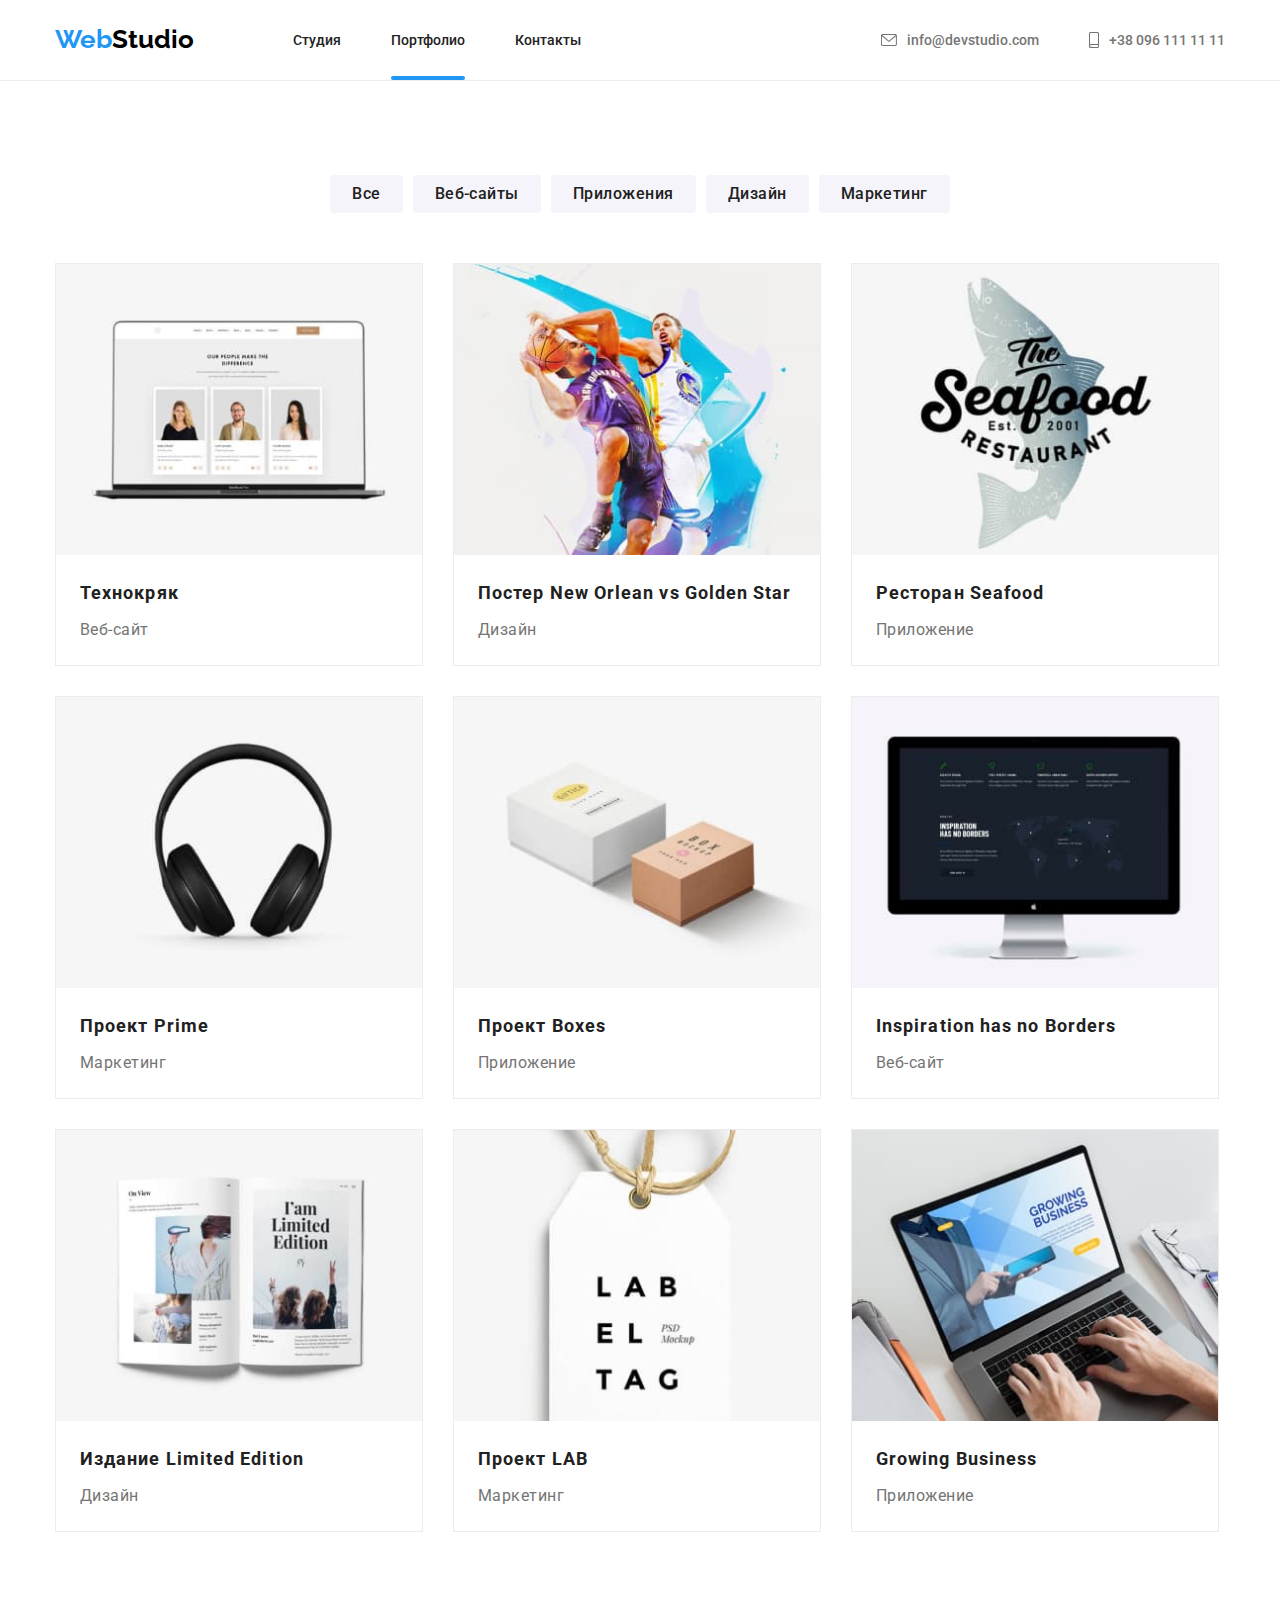
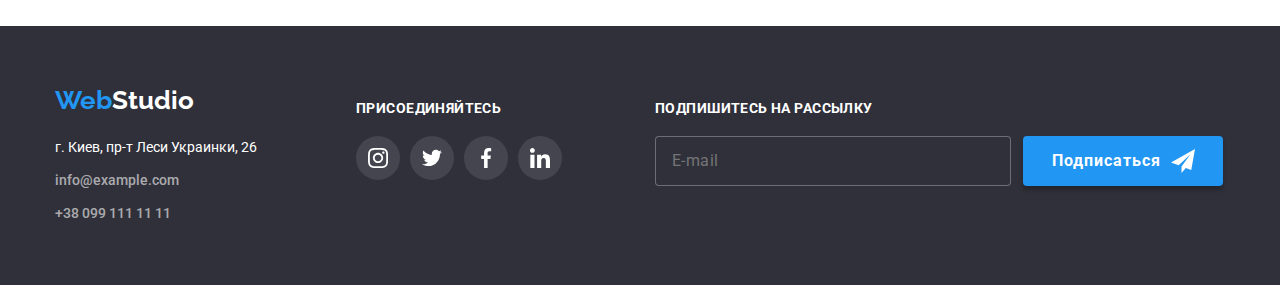
==== portfolio.html @ d5da638f "hw7" ====
<!DOCTYPE html>
<html lang="uk">
  <head>
    <meta charset="UTF-8" />
    <meta http-equiv="X-UA-Compatible" content="IE=edge" />
    <meta name="viewport" content="width=device-width, initial-scale=1.0" />
    <link rel="preconnect" href="https://fonts.googleapis.com" />
    <link rel="preconnect" href="https://fonts.gstatic.com" crossorigin />
    <link
      href="https://fonts.googleapis.com/css2?family=Raleway:wght@700&family=Roboto:wght@400;500;700;900&display=swap"
      rel="stylesheet"
    />
    <link
      rel="stylesheet"
      href="https://cdnjs.cloudflare.com/ajax/libs/modern-normalize/1.1.0/modern-normalize.min.css"
    />
    <link rel="stylesheet" href="./css/styles.css" />
    <title>Портфоліо</title>
  </head>
  <body>
    <header class="portfolio">
      <div class="page-header-portfolio">
        <nav class="nav-container-portfolio">
          <a href="/" class="headerlink-portfolio"> <span class="logotype">Web</span>Studio </a>
          <ul class="navlist list">
            <li class="navlist-item">
              <a href="./index.html" class="nav-link">Студия</a>
            </li>
            <li class="navlist-item">
              <a href="./portfolio.html" class="nav-link current">Портфолио</a>
            </li>
            <li class="navlist-item">
              <a href="#" class="nav-link">Контакты</a>
            </li>
          </ul>
        </nav>
        <div class="header-contacts-portfolio">
          <a href="mailto:info@devstudio.com" class="mail-link"
            ><svg class="mail-icon">
              <use href="./images/symbol-defs.svg#icon-envelope"></use></svg
            >info@devstudio.com</a
          >
          <a href="tel:+380961111111" class="tel-link">
            <svg class="tel-icon">
              <use href="./images/symbol-defs.svg#icon-smartphone"></use></svg
            >+38 096 111 11 11</a
          >
        </div>
      </div>
    </header>
    <!--sections-->
    <section class="works">
      <div class="work-examples">
        <ul class="button-list list">
          <li class="button-item"><button type="button" class="navbutton">Все</button></li>
          <li class="button-item"><button type="button" class="navbutton">Веб-сайты</button></li>
          <li class="button-item"><button type="button" class="navbutton">Приложения</button></li>
          <li class="button-item"><button type="button" class="navbutton">Дизайн</button></li>
          <li class="button-item"><button type="button" class="navbutton">Маркетинг</button></li>
        </ul>

        <ul class="example-list list">
          <li class="example-items">
            <div class="thumb-example">
              <img src="./images/tehnokrack.jpg" alt="Комп'ютер із веб сторінкою" width="368" />
              <div class="example-overlay">
                <p>
                  Ресурс предлагает комплексные предложения с разным уровнем функционала и сервисов.
                  Все это позволит посетителю получить исчерпывающие сведения о компании или частном
                  лице.
                </p>
              </div>
            </div>
            <div class="item-title">
              <h3>Технокряк</h3>
              <p>Веб-сайт</p>
            </div>
          </li>
          <li class="example-items">
            <div class="thumb-example">
              <img src="./images/neworlean.jpg" alt="Постер з баскетболістами" width="368" />
              <div class="example-overlay"></div>
            </div>
            <div class="item-title">
              <h3>Постер New Orlean vs Golden Star</h3>
              <p>Дизайн</p>
            </div>
          </li>
          <li class="example-items">
            <div class="thumb-example">
              <img
                src="./images/seafood.jpg"
                alt="Логотип та назва для ресторану морепродуктів"
                width="368"
              />
              <div class="example-overlay"></div>
            </div>
            <div class="item-title">
              <h3>Ресторан Seafood</h3>
              <p>Приложение</p>
            </div>
          </li>
          <li class="example-items">
            <div class="thumb-example">
              <img src="./images/prime.jpg" alt="Навушники" width="368" />
              <div class="example-overlay"></div>
            </div>
            <div class="item-title">
              <h3>Проект Prime</h3>
              <p>Маркетинг</p>
            </div>
          </li>
          <li class="example-items">
            <div class="thumb-example">
              <img src="./images/boxes.jpg" alt="Коробки" width="368" />
              <div class="example-overlay"></div>
            </div>
            <div class="item-title">
              <h3>Проект Boxes</h3>
              <p>Приложение</p>
            </div>
          </li>
          <li class="example-items">
            <div class="thumb-example">
              <img
                src="./images/inspiration.jpg"
                alt="Монітор з зображенням мапи на екрані"
                width="368"
              />
              <div class="example-overlay"></div>
            </div>
            <div class="item-title">
              <h3>Inspiration has no Borders</h3>
              <p>Веб-сайт</p>
            </div>
          </li>
          <li class="example-items">
            <div class="thumb-example">
              <img src="./images/limited.jpg" alt="Глянцевий журнал" width="368" />
              <div class="example-overlay"></div>
            </div>
            <div class="item-title">
              <h3>Издание Limited Edition</h3>
              <p>Дизайн</p>
            </div>
          </li>
          <li class="example-items">
            <div class="thumb-example">
              <img src="./images/lab.jpg" alt="Етикетка з написом LABEL TAG" width="368" />
              <div class="example-overlay"></div>
            </div>
            <div class="item-title">
              <h3>Проект LAB</h3>
              <p>Маркетинг</p>
            </div>
          </li>
          <li class="example-items">
            <div class="thumb-example">
              <img
                src="./images/growingbusiness.jpg"
                alt="Руки людини, яка працює на комп'ютері"
                width="368"
              />
              <div class="example-overlay"></div>
            </div>
            <div class="item-title">
              <h3>Growing Business</h3>
              <p>Приложение</p>
            </div>
          </li>
        </ul>
      </div>
    </section>
    <footer>
      <div class="footer-container">
        <div class="footer-logotype">
          <a href="/" class="footerlink">
            <span class="logotype-footer">Web</span><span class="footer-logo"> Studio</span></a
          >
          <div class="footer-adress">
            <address class="contacts">
              <p>г. Киев, пр-т Леси Украинки, 26</p>
              <a href="mailto:info@example.com" class="mail-link-footer">info@example.com</a>
              <a href="tel:+380991111111" class="tel-footer">+38 099 111 11 11</a>
            </address>
          </div>
        </div>
        <div class="footer-social">
          <div class="footer-title"><h3>ПРИСОЕДИНЯЙТЕСЬ</h3></div>
          <ul class="footerlink-list list">
            <li>
              <a href="#" class="footerlink-item"
                ><svg class="footer-icon">
                  <use href="./images/symbol-defs.svg#icon-instagram"></use></svg
              ></a>
            </li>
            <li>
              <a href="#" class="footerlink-item"
                ><svg class="footer-icon">
                  <use href="./images/symbol-defs.svg#icon-twitter"></use></svg
              ></a>
            </li>
            <li>
              <a href="#" class="footerlink-item"
                ><svg class="footer-icon">
                  <use href="./images/symbol-defs.svg#icon-facebook"></use></svg
              ></a>
            </li>
            <li>
              <a href="#" class="footerlink-item"
                ><svg class="footer-icon">
                  <use href="./images/symbol-defs.svg#icon-linkedin"></use></svg
              ></a>
            </li>
          </ul>
        </div>
        <form class="footer-form" name="signup-form" autocomplete="on">
          <div class="footer-field">
            <label class="footer-label" for="subscribe-email">ПОДПИШИТЕСЬ НА РАССЫЛКУ</label>
            <div class="input-border">
              <input
                class="footer-input"
                type="email"
                name="subscribe"
                id="subscribe-email"
                placeholder="E-mail"
              />
              <button type="submit" class="subscribe-button">
                Подписаться<svg class="send">
                  <use href="./images/symbol-defs.svg#icon-icon-send"></use>
                </svg>
              </button>
            </div>
          </div>
        </form>
      </div>
    </footer>
  </body>
</html>
---- css/styles.css ----
/*normalize*/

/*root*/
:root {
    --backgroundcolor-primary: #fff;
    --color-accent: #2196f3;
    --primary-text-color: #212121;
    --accent-text-color: #fff;
    --font-family-primary: 'Roboto', sans-serif;
    --font-family-logo: 'Raleway', sans-serif;
    --button-color: #f5f4fA; 
    --primary-line-height: 1,17;
    --icon-primary-color: #afb1b8;
}
/* Base */

html {
    box-sizing: border-box;
    scroll-behavior: smooth;
}

*,
*::after,
*::before {
    box-sizing: inherit;
}
/*body*/
body {
    background-color: var(--backgroundcolor-primary);
    color: var(--primary-text-color);
    font-family: var(--font-family-primary);
    font-weight: 400;
    font-size: 14px;
    line-height: var(--primary-line-height);
   }
   h1,
   h2,
   h3,
   h4,
   h5,
   h6,
   p {
    margin-top: 0;
   }
   .list {
       list-style: none;
       padding-left: 0;
       margin: 0;
   }
   .link {
       text-decoration: none;
       color: inherit;
   }
   img {
       display: block;
       max-width: 100%;
       height: auto;
   }
   address {
       font-style: normal;
   }

   h2 {
    font-weight: 700;
    font-size: 36px;
    text-align: center;
   }
    /* index */

   /* header {
    padding: 24px 0;
   } */
   
   
   .page-header {
    display: flex;
    width: 1200px;
    margin: 0 auto;
    padding: 0 15px;
   }
   
     
   /*nav*/
   .nav-container {
    display: flex;
    justify-content: space-between;
    align-items: center;
       
   }
     /*logo*/

    .headerlink {
    display: flex;
    width: 145px;
    font-family: var(--font-family-logo);
    font-size: 26px;
    font-weight: 700;
    line-height: var(--primary-line-height);
    color: #000;
    text-decoration: none;
    }
        
    .logotype {
    display: flex;
    color: var(--color-accent);
    }
    .navlist {
    display: flex;
    list-style: none;
    margin-left: 93px;
    padding: 0;
    
}
.navlist-item {
    display: flex;
    justify-content: center;
    

}

.navlist-item:not(:last-child) {
    margin-right: 50px;

}
   .nav-link {
    display: flex;
    position: relative;
    height: 100%;
    font-family: var(--font-family-primary);
    font-size: 14px;
    font-weight: 500;
    line-height: var(--primary-line-height);
    color: var(--primary-text-color);
    text-decoration: none;
    padding: 32px 0; 
   }
  .nav-link:hover,
  .nav-link:focus{
    color: var(--color-accent);
    }
  .navlist-item .nav-link:active {
   color: var(--color-accent);
   }
   
   .nav-link::after {
    content: '';
    position: absolute;
    left: 0;
    bottom: 0;
    width: 100%;
    height: 4px;
    background-color: var(--color-accent);
    border-radius: 2px;
    opacity: 0;
    transition-property: opacity;
    transition-duration: 250ms;
    transition-timing-function: cubic-bezier(0.4,0,0.2,1);
   }
   .nav-link:hover::after {
    opacity: 1;
   }
   .nav-link.current::after  {
    content: '';
       opacity: 1;
   }
   .nav-link:focus::after {
    opacity: 1;
}

  
   .header-contacts {
    display: flex;
   justify-content: center;
   align-items: center;
   margin-left: auto;
   }
     
     
   .mail-link {
    display: flex;
    justify-content: center;
    align-items: center;
    margin-right: 50px;
    font-family: var(--font-family-primary);
    font-size: 14px;
    font-weight: 500;
    line-height: var(--primary-line-height);
    color: #757575;
    text-decoration: none;
    transition-property: background-color;
    transition-duration: 250ms;
    transition-timing-function: cubic-bezier(0.4,0,0.2,1);
   }  
   
   .mail-link:hover,
   .mail-link:active,
   .mail-link:focus {
   color: var(--color-accent);
   }
   .mail-icon {
       width: 16px;
       height: 12px;
       margin-right: 10px;
       fill: #757575;
          }

   .mail-link:hover .mail-icon{
        fill: var(--color-accent);
    }
   .mail-link:focus .mail-icon{
        fill:var(--color-accent);
    }
        
   .tel-link {
       display: flex;
       justify-content: center;
       align-items: center;
       font-family: var(--font-family-primary);
       font-size: 14px;
       font-weight: 500;
       line-height: var(--primary-line-height);
       color: #757575;
       text-decoration: none;
       transition-property: color;
       transition-duration: 250ms;
       transition-timing-function: cubic-bezier(0.4,0,0.2,1);
   }

   .tel-link:hover,
   .tel-link:active,
   .tel-link:focus {
    color: var(--color-accent)
   }
   .tel-icon{
    width: 10px;
    height: 16px;
    margin-right: 10px;
    fill: #757575;
   }
   .tel-link:hover .tel-icon {
        fill: var(--color-accent);
    }
   .tel-link:active .tel-icon {
        fill: var(--color-accent);
    }
   .tel-link:focus .tel-icon {
    fill:var(--color-accent);
   }



/* Hero
   .main {
    position: relative;
   } */
   .hero {
    max-width: 1600px;
    min-height: 600px;
    background-image: url('../images/Img.jpg');
    background-size: cover;
    background-position: center;
    background-color: #2f303a; 
    padding-top: 200px;
    padding-bottom: 200px;
    margin: 0 auto;
    position: relative;
   }
.overlay {
    position: absolute;
    top: 0;
    left: 0;
    width: 100%;
    height: 100%;
    padding: 200px 0;
    background-color: rgba(47, 48, 58, 0.4);
}

   .hero-section {
    width: 1200px;
    padding: 0 252px;
    text-align: center;
    margin: 0 auto;
     
   }
   
   .hero-title {
    margin: 0;
    width: 696px;
    margin-bottom: 30px;
    color: var(--accent-text-color);
        font-family: var(--font-family-primary);
        font-style: normal;
        font-weight: 900;
        font-size: 44px;
        line-height: 1.36;
        letter-spacing: 0.06em;
        text-align: center;

   }
   .hero-button {
    display: block;
    margin: 0 auto;
    border: none;
    border-radius: 4px;
    background-color: var(--color-accent);
    color: var(--accent-text-color);
    font-family: var(--font-family-primary);
    font-style: normal; 
    font-weight: 700;
    font-size: 16px;
    line-height: 1.88;
    cursor: pointer;
    text-align: center;
    min-width: 200px;
    min-height: 50px;
    padding: 10px;
   }
  
   /*features*/   
  
   .featuгes {

    padding-top: 94px;
    padding-bottom: 94px;
    
   }
   .features-container {
    display: block;
    width: 1200px;
    padding: 0 15px;
    margin: 0 auto;
   }
   
   .features-list {
    display: flex;
    justify-content: space-between;
    list-style: none;
    margin: 0 auto;
    margin-bottom: 94px;
    padding: 0;
   }
   .features-list h3 {
    display: inline-block;
    margin-bottom: 10px;
    font-weight: 700;
    font-size: 14px;
    letter-spacing: 0.03em;
    text-transform: uppercase;
    
   }
   .featureslist-item {
    display: block;
    width: 270px;
    
   }
   .feature-image {
    display: flex;
    flex-direction: column;
    justify-content: center;
    align-items: center;
    width: 270px;
    height: 120px;
    background-color: var(--button-color);
     margin-bottom: 30px;
   }
   .features-icon {
    width: 70px;
    height: 70px;
   }
    
   
   
    
   
   .features-text {
    font-family: var(--font-family-primary);
    font-weight: 400;
    font-size: 14px;
    color: #757575;
    line-height: 1.71;
    letter-spacing: 0.03em;
    margin: 0;
   }
      

  
   
   .features-title {
    margin-left: auto;
    margin-right: auto;
    margin-bottom: 50px;
   
   }
   .servis-list {
    display: flex;
    justify-content: center;
    padding: 0;
    margin-bottom: 0;
    list-style: none;
   }
   .servislist-item {
    position: relative;
    margin-right: 30px;
    margin-bottom: 0;
   }
   .servislist-item:nth-child(3n) {
    margin-right: 0px;
   }
   .servis-description {
    position: absolute;
    bottom: 0;
    width: 370px;
    height: 70px;
    background-color: rgba(47, 48, 58, 0.8);
    text-align: center;
    padding: 27px 0;
   }
   .servis-description h3 {
        
        font-family:var(--font-family-primary);
        font-style: normal;
        font-weight: 700;
        font-size: 14px;
        line-height: var(--primary-line-height);
        text-align: center;
        letter-spacing: 0.03em;
        text-transform: uppercase;
        color: var(--accent-text-color);
        margin: 0;

   }
   /* team */
   .team {
    padding-top: 94px;
    padding-bottom: 94px;
    background-color: #f5f4fa;
   
   }
   .team-container {
  display: flex;
  justify-content: center;
  flex-wrap: wrap;
  width: 1200px;
  margin: 0 auto;
  padding-right: 15px; 
  padding-left: 15px;
      
   }
   .team-container h2 {
    margin-bottom: 50px;
   }
   .team-list {
    display: flex;
    justify-content: center;
    padding: 0;
    margin: 0 auto;
    width: 1170px;
    text-align: center;
    list-style: none;
    line-height: 1.19;
    letter-spacing: 0.03em;
    
   }
   .item-data {
    display: block;
    padding-top: 30px;
    padding-bottom: 30px;
    background-color: var(--backgroundcolor-primary);
    border-bottom-right-radius: 4px;
    border-bottom-left-radius: 4px;
   }
   .item-data h3 {
    display: block;
    margin-top: 0px;
    margin-bottom: 10px;
   margin-right: auto;
   margin-left: auto;
   }
   
   .team-list p {
    display: block;
    margin: 0;
    margin-bottom: 16px;
    color: #757575;
    font-size: 16px;
    line-height: 1.19;
    letter-spacing: 0.03em;
   }
   .teamlist-item {
    margin-right: 30px;
    box-shadow: 0 4px 4px rgba(0, 0, 0, 0.25);
    border-bottom-right-radius: 4px;
    border-bottom-left-radius: 4px;
   } 
   
   .teamlist-item:nth-child(4n) {
    margin-right: 0;
   }
   

 .team-list h3 {
    font-weight: 500;
    font-size: 16px;
}
.social-webs {
display: flex;
justify-content: space-between;
align-items: center;
border-radius: 50%; 
width: 206px;  
height: 44px;
margin: 0 auto;

}
.social-link {
    display: flex;
    justify-content: center;
    align-items: center;
    width: 44px;
    height: 44px;
    margin-top: 0;
    margin-bottom: 0;
    border-radius: 50%;
    background-color: var(--backgroundcolor-primary);
    transition-property: background-color;
    transition-duration: 250ms;
    transition-timing-function: cubic-bezier(0.4,0,0.2,1);
  }
  

  
  .social-link:hover  {
     background-color: var(--color-accent);
     border-color: var(--color-accent);
 }
  .social-link:active  {
     background-color: var(--color-accent);
 }
  .social-link:focus {
    background-color: var(--color-accent);
    border-color: var(--color-accent);
  }
  .social-link:focus .links-icon {
    fill: var(--backgroundcolor-primary);
  }

.links-icon {
    width: 100%;
    height: 100%;
    padding: 12px 12px;
    fill: var(--icon-primary-color);

}
.links-icon:hover {
        fill: var(--backgroundcolor-primary);
    }
.links-icon:active {
        fill: var(--backgroundcolor-primary);
    }
.links-icon:focus {
        fill: var(--backgroundcolor-primary);
    }
/* clients */

.clients {
padding-top: 105px;
padding-bottom: 94px;
}
.brands {
display: flex;
flex-wrap: wrap;
justify-content: center;
align-items: center;
width: 1200px;
margin: 0 auto;
padding: 0 15px;
}
.clients-title {
    margin-left: auto;
    margin-right: auto;
    margin-bottom: 50px;    
}
.clients-list {
display: flex;
justify-content: center;
align-items: center;

}
.clients-list.brands-logotype {
display: block;
}

    


.clients-item:not(:last-child) {
margin-right: 30px;
}
.client-links {
    display: flex;
    justify-content: center;
    align-items: center;
    width: 170px;
    height: 92px;
    transition-property: background-color;
    transition-duration: 250ms;
    transition-timing-function: cubic-bezier(0.4,0,0.2,1);
    
    }
.client-links:hover {
border-color: var(--color-accent);
fill: var(--color-accent);
}
.client-links:focus {
    border-color: var(--color-accent);
    fill: var(--color-accent);
}
.client-links:active {
    border-color: var(--color-accent);
    fill: var(--color-accent);
}



.brands-logotype {
display: flex;
 width: 100%;
 height: 100%;   
margin: 0 auto;
padding: 16px;
border: 1px solid;
border-color: var(--icon-primary-color);
fill: var(--icon-primary-color);
border-radius: 4px;
transition-property: fill;
transition-duration: 250ms;
transition-timing-function: cubic-bezier(0.4,0,0.2,1);
}
.client-links:hover .brands-logotype  {
     fill: var(--color-accent);
    border-color: var(--color-accent);
}

.client-links:focus .logotypes {
fill: var(--color-accent);
border-color: var(--color-accent);
}


/* footer */

footer {
background-color: #2f303a;
padding-top: 60px;
padding-bottom: 60px;
}
.footer-container {
    display: flex;
    width: 1200px;
    padding-right: 15px;
    padding-left: 15px;
    margin: 0 auto;
    background-color: #2f303a;
}
.footer-logotype {
    display: block;
    width: 231px;
    margin-right: 70px;
    
    
}
.footer-title {
    display: flex;
    align-items: center;
    width: 212px;
    
}
.footer-title>h3 {
font-family: var(--font-family-primary);
font-size: 14px;
font-weight: 700;
line-height: var(--primary-line-height);
letter-spacing: 0.03em;
color: var(--accent-text-color);
text-align: start;
margin-bottom: 0;
}

.footer-social {
width: 206px;
padding-top: 14px;
margin-right: 93px;
}
.footer-field {
 display: block;
width: 570px;
 padding-top: 14px;   
}
.footer-label {
    padding-bottom: 20px;
}
.footer-input {
    width: 356px;
    background-color: #2f303a;
    font-family: var(--font-family-primary);
    font-weight: 400;
    font-size: 16px;
    line-height: 1.25;
    letter-spacing: 0.03em;
    color: var(--accent-text-color);
    padding: 16px;
    border: 1px solid rgba(255, 255, 255, 0.3);
    border-radius: 4px;
   }
.input-border {
display: flex;
width: 100%;  
height: 50px;
margin: 0;



}
.subscribe-button {
    display: flex;
    align-items: center;
    width: 200px;
    border: 0;
    border-radius: 4px;
    margin-left: 12px;
    background-color: var(--color-accent);
    color: var(--accent-text-color);
    font-family: var(--font-family-primary);
    font-size: 16px;
    font-weight: 700;
    letter-spacing: 0.06em;
    text-align: center;
    padding-top: 13px;
    padding-bottom: 13px;
    padding-left: 29px;
    cursor: pointer;
    box-shadow: 0 4px 4px rgba(0, 0, 0, 0.25);
}
.send {
width: 24px;
height: 24px;
fill: #fff;
margin-left: 10px;
}
.footerlink-list {
    display: flex;
    justify-content: space-between;
    align-items: center;
    width: 100%;
    margin-top: 20px;
    padding: 0;
}
.footerlink-item {
display: block;
width: 44px;
height: 44px;
text-align: center;
padding: 12px;
border-radius: 50%;
background-color: rgba(255, 255, 255, 0.1);
transition-property: background-color;
transition-duration: 250ms;
transition-timing-function: cubic-bezier(0.4,0,0.2,1);

}
.footerlink-item:hover {
background-color: var(--color-accent);
cursor: pointer;
}
.footerlink-item:active {
background-color: var(--color-accent);

}
.footerlink-item:focus {
background-color: var(--color-accent);

}
.footer-icon {
margin: 0 auto;
width: 20px;
height: 20px;
fill: var(--backgroundcolor-primary);
}
.logotype-footer {
    display: inline-block;
    padding: 0;
    margin: 0;
color: var(--color-accent);
}
.footerlink {
    display: inline-block;
    font-family: var(--font-family-logo);
    
        font-size: 26px;
        font-weight: 700;
        line-height: var(--primary-line-height);
        color: #000;
        text-decoration: none;
}
.footer-logo {
    display: inline-block;
    padding: 0;
    margin: 0;
    color: var(--accent-text-color);
    font-family: var(--font-family-logo);
    font-size: 26px;
    font-weight: 700;
    line-height: var(--primary-line-height);
}
.footer-adress {
    margin-top: 20px;
    
}
.contacts {
    display: block;
    font-style: normal;
    line-height: 1.71;
    color: var(--accent-text-color);
    width: 231px;
    
}



.contacts a {
       text-decoration: none;
    color: rgba(255, 255, 255, 0.6);
}
.mail-link-footer {
display: block;
margin-top: 9px;
margin-bottom: 9px;
font-family: var(--font-family-primary);
font-size: 14px;
font-weight: 500;
line-height: var(--primary-line-height);
color: #757575;
text-decoration: none;
transition-property: background-color;
transition-duration: 250ms;
transition-timing-function: cubic-bezier(0.4,0,0.2,1);
}

.mail-link-footer:hover,
.mail-link-footer:active,
.mail-link-footer:focus {
    color: var(--color-accent)
}
.tel-footer {
display: block;
font-family: var(--font-family-primary);
font-size: 14px;
font-weight: 500;
line-height: var(--primary-line-height);
color: #757575;
text-decoration: none;
transition-property: background-color;
transition-duration: 250ms;
transition-timing-function: cubic-bezier(0.4,0,0.2,1);
}

.tel-footer:hover,
.tel-footer:focus {
    color: var(--color-accent)
}
.footer-label {
display: block;  
}
.footer-label {
font-family: var(--font-family-primary);
font-size: 14px;
font-weight: 700;
line-height: var(--primary-line-height);
letter-spacing: 0.03em;
color: var(--accent-text-color);
text-align: start;  
}

/* Portfolio */

.portfolio {    
border-bottom: 1px solid #ececec;
}
.page-header-portfolio {
    display: flex;
    width: 1200px;
    margin: 0 auto;
    padding: 0 15px;
}
.nav-container-portfolio {
    display: flex;
    justify-content: space-between;
    align-items: center;
}
.headerlink-portfolio {
    display: flex;
    width: 145px;
    font-family: var(--font-family-logo);
    font-size: 26px;
    font-weight: 700;
    line-height: var(--primary-line-height);
    color: #000;
    text-decoration: none;
}
.header-contacts-portfolio {
    display: flex;
    justify-content: center;
    align-items: center;
    margin-left: auto;
}

.works {
    padding-top: 94px;
    padding-bottom: 94px;
}
.work-examples {
display: flex;
flex-wrap: wrap;
justify-content: center;
width: 1200px;
padding-right: 15px;
padding-left: 15px;
margin: 0 auto;

}
/* example list */
.example-list {
    display: flex;
    flex-wrap: wrap;
    margin-top: 0;
    padding: 0;
    list-style: none;
    margin-bottom: 0;

}

.example-items {
position: relative;
width: 368px;
margin-right: 30px;
margin-bottom: 30px;
border: 1px solid;
border-color:  #ececec;
transition-property: box-shadow;
transition-duration: 250ms;
transition-timing-function: cubic-bezier(0.4,0,0.2,1);
}
.example-items:nth-child(3n) {
    margin-right: 0;
    
}
.example-items:nth-last-child(-n+3) {
margin-bottom: 0;
}
.example-items:hover,
.example-items:active,
.example-items:focus {
box-shadow: 0 4px 4px rgba(0, 0, 0, 0.25);
cursor: pointer;
}
.thumb-example {
position: relative;
overflow: hidden;
}
.example-items:hover .example-overlay {
transform: translateY(0);
opacity: 1;
}
.example-overlay {
position: absolute;
background-color: rgba(33, 150, 243, 0.9);
width: 100%;
height: 100%;
top: 0;
left: 0;
display: flex;
justify-content: center;
align-items: center;
padding: 0 24px;
opacity: 0;
z-index: 1;
transform: translateY(100%);
transition-property: transform, opacity;
transition-duration: 250ms;
transition-timing-function: cubic-bezier(0.4,0,0.2,1);

}
.example-overlay>p {
display: inline-flex;
margin: 0;
padding: 0;
text-align: start;
font-family: var(--font-family-primary);
font-style: normal;
font-weight: 400;
font-size: 18px;
line-height: 1.55;
letter-spacing: 0.03em;
color: var(--accent-text-color);
}
.item-title {
position: relative; 
padding: 20px 24px;  
z-index: 1; 

}
.item-title h3{
    margin-bottom: 4px;
    font-weight: 700;
    font-size: 18px;
    line-height: 2;
    letter-spacing: 0.06em;
 margin-top: 0;
}
.item-title p {
margin: 0;
color: #757575;
font-size: 16px;
line-height: 1.88;
letter-spacing: 0.03em;
}


.contacts p {
    margin-top: 0;
    margin-right: 0;
    margin-bottom: 9px;
    margin-left: 0;
}


/*button*/
/* button::-moz-focus-inner {


} */

.button-list  {
    display: flex;
    min-width: 611px;
    margin: 0 auto;
    margin-bottom: 50px;
    align-items: center;
    list-style: none;
    height: 38px;
    padding-left: 0;
}

.button-list>.button-item:not(:last-child) {
    margin-right: 10px;
    
}
.button-item {
border-color: #fff;
}
.navbutton {
    height: 38px;
    color: var(--primary-text-color);
    background-color: var(--button-color);
    cursor: pointer;
    border-radius: 4px;
    border: 0;
    font-family: var(--font-family-primary);
    font-weight: 500;
    font-size: 16px;
    line-height: 1.63;
    letter-spacing: 0.03em;
    margin: 0;
    padding: 6px 22px;
    transition-property: background-color;
    transition-duration: 250ms;
    transition-timing-function: cubic-bezier(0.4,0,0.2,1);

}

.navbutton:active {
    color: var(--accent-text-color);
    background-color: var(--color-accent);
}


.navbutton:focus {
    color: var(--accent-text-color);
    background-color: var(--color-accent);
}
.navbutton:hover {
    color: var(--accent-text-color);
    background-color: var(--color-accent);
}
 /* modal */
 .backdrop {
    position: fixed;
    top: 50%;
    left: 50%;
    transform: translate(-50%, -50%);
    width: 100%;
    height: 100%;
    background-color:rgba(0, 0, 0, 0.2);
    opacity: 1;
    transition: opacity 250ms cubic-bezier(0.4, 0, 0.2, 1), visibility 250ms cubic-bezier(0.4, 0, 0.2, 1) ;
    visibility: visible;
    
   
}
  

.backdrop.is-hidden {
opacity: 0;
pointer-events: none;
visibility: hidden;

}
.backdrop.is-hidden .modal {
transform: translate(-50%, -50%) scale(0.1);
}
 .modal {
display: flex;
position: absolute;
z-index: 2;
top: 50%;
left: 50%;
transform: translate(-50%, -50%) scale(1);
width: 528px;
height: 581px;
padding: 46.5px 38px 33.5px 42px ;
background-color: #fff;
transition-property: transform;
transition-duration: 250ms;
transition-timing-function: cubic-bezier(0.4, 0, 0.2, 1);
}

    
 
.modal-close {
position: absolute;
width: 30px;
height: 30px;
top: 8px;
right: 8px;
border-radius: 50%;
border-color: rgba(0, 0, 0, 0.1);
background-color: var(--backgroundcolor-primary);
padding: 8px;
cursor: pointer;
}
.modal-close:hover {
fill: #2196f3;
}


.modal-iner-title {
font-family: var(--font-family-primary);
font-size: 20px;
font-weight: 700;
line-height: var(--primary-line-height);
letter-spacing: 0.03em;
text-align: center;
margin-bottom: 12px;
}
.form-field {
position: relative;
}
.form-field .form-icon {
position: absolute;
top: 11px;
left: 12px;
}


.form-input{
width: 100%;
height: 40px;
border: 1px solid rgba(33, 33, 33, 0.2);
border-radius: 4px;
margin-bottom: 10px;
cursor: pointer;
padding-left: 42px;
padding-right: 10px;
}
.form-input:hover,
.form-input:focus {
border: 1px solid var(--color-accent); 
outline: 1px solid var(--color-accent); 
}
.form-icon {
    fill: #212121;
}

.form-input:focus + .form-icon
 {
fill: #2196f3;
} 
.form-input:hover + .form-icon {
    fill: #2196f3;
    }  
.form-label {
 display: inline-block;
 position: relative;
 font-family: var(--font-family-primary); 
 font-size: 12px;  
 font-weight: 400;
 line-height: var(--primary-line-height);
 letter-spacing: 0.01em;
 color: rgba(117, 117, 117, 1);
 ;
 margin-bottom: 4px;
}
.form-label.agreement {
    font-family: var(--font-family-primary); 
    font-size: 14px;  
    font-weight: 400;
    line-height: 1.71;
    letter-spacing: 0.03em;
    color: rgba(117, 117, 117, 1);
    margin-top: 20px;
    margin-bottom: 30px; 
    padding-left: 8px;
    cursor: pointer;
}
.form-label.agreement::before {
    content: '';
    position: absolute;
    top: 1px;
    left:-18px;
    width: 15px;
    height: 15px;
    border-radius: 2px;
   background-color: var(--backgroundcolor-primary);
   border: 2px solid #212121;
   border-radius: 2px;
   margin-right: 8px;
   
}
.form-label.agreement::after {
    content: '';
    position: absolute;
    top: 5px;
    left: -16px;
    width: 12px;
    height: 6px;
    border-bottom: 2px solid;
    border-left: 2px solid;
    border-color: #fff;
    transform: rotate(-45deg);
    background-color: transparent;
    opacity: 0;
    visibility: hidden;
}
.checkbox-input:checked {
outline: none;
}
.checkbox-input:focus-visible {
    outline: none;
}
.checkbox-input:checked + .form-label.agreement::before {
    background-color: var(--color-accent);
    border-color: var(--color-accent);
    box-shadow: 0px 1px 3px rgba(0, 0, 0, 0.12),
            0px 1px 1px rgba(0, 0, 0, 0.14),
            0px 2px 1px rgba(0, 0, 0, 0.2);
}
.checkbox-input:focus-visible + .form-label.agreement::before {
    background-color: var(--color-accent);
    border-color: var(--color-accent);
    box-shadow:  0px 1px 3px rgba(0, 0, 0, 0.12),
        0px 1px 1px rgba(0, 0, 0, 0.14),
        0px 2px 1px rgba(0, 0, 0, 0.2);
}
.checkbox-input:checked + .form-label.agreement::after {
  opacity: 1;
  visibility: visible;

}
.checkbox-input:focus-visible + .form-label.agreement::after {
    opacity: 1;
    visibility: visible;
  
  }
  
.form-coment {
    width: 100%;
    resize: none;
    padding: 12px 16px;
    border: 1px solid rgba(33, 33, 33, 0.2);
    border-radius: 4px;
}
.form-coment::placeholder {
font-family: var(--font-family-primary); 
 font-size: 14px;  
 font-weight: 400;
 line-height: var(--primary-line-height);
 letter-spacing: 0.01em;
 color: rgba(117, 117, 117, 0.5);
}
.form-coment:hover,
.form-coment:focus {
    border: 1px solid var(--color-accent); 
    outline: 1px solid var(--color-accent);     
}
.form-link {
    color: rgba(33, 150, 243, 1);
}
.subscribe-button.form {
    display: flex;
    align-items: center;
    width: 200px;
    height: 50px;
    border: 0;
    border-radius: 4px;
    background-color: var(--color-accent);
    color: var(--accent-text-color);
    font-family: var(--font-family-primary);
    font-size: 16px;
    font-weight: 700;
    letter-spacing: 0.06em;
    text-align: center;
    padding: 10px 55px;
    margin: 0 auto;
    

}
.subscribe-button.form:focus-visible {
    outline: none;
}
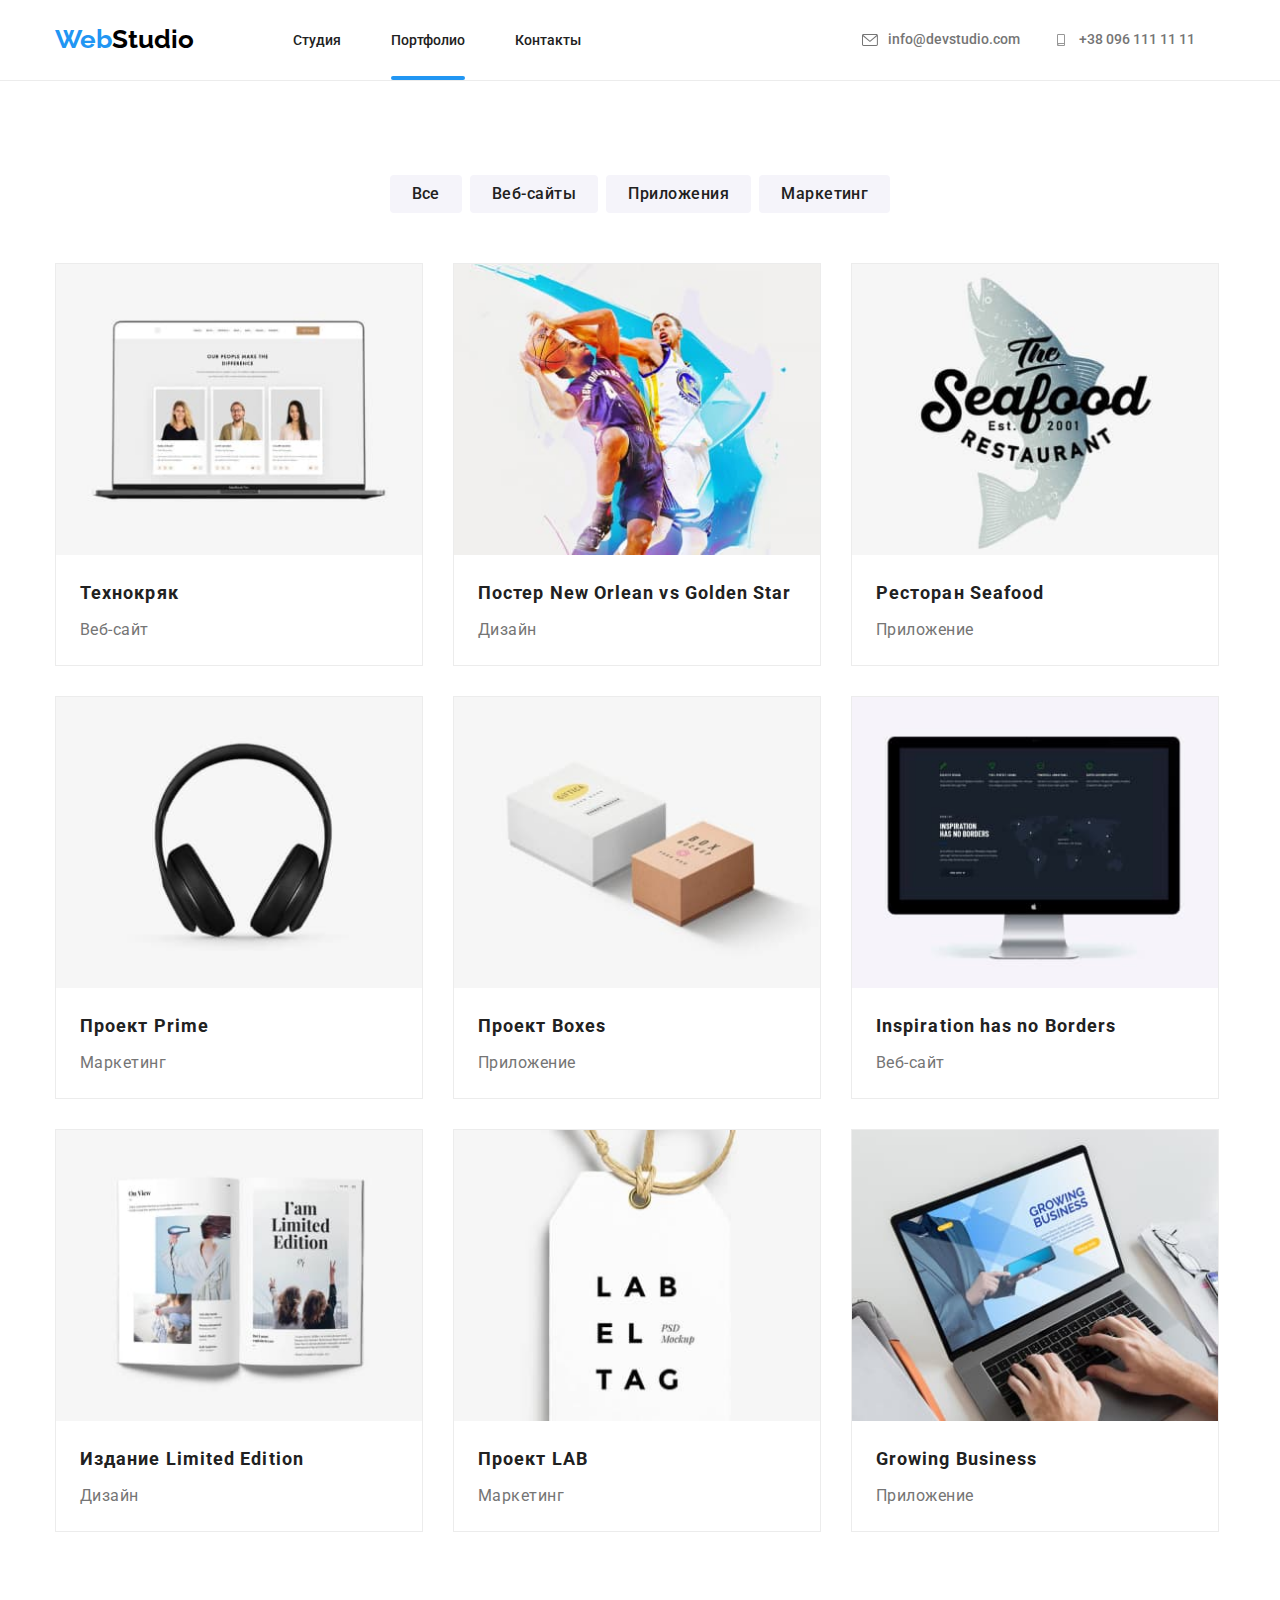
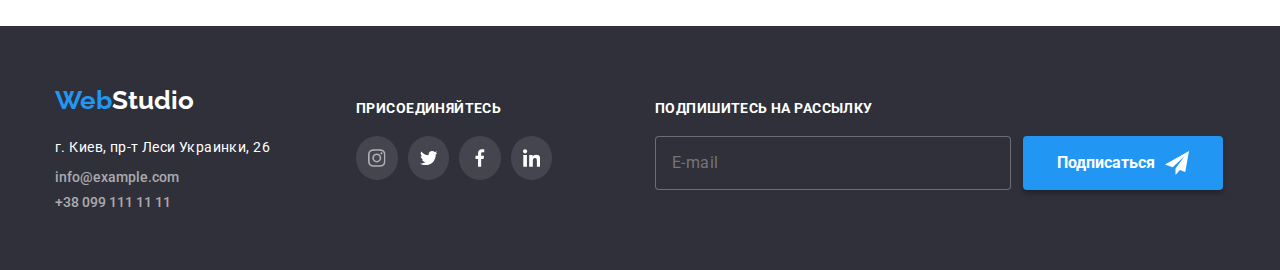
==== commit cf7ea7f3: "hw7" ====
--- a/portfolio.html
+++ b/portfolio.html
@@ -14,226 +14,221 @@
       rel="stylesheet"
       href="https://cdnjs.cloudflare.com/ajax/libs/modern-normalize/1.1.0/modern-normalize.min.css"
     />
-    <link rel="stylesheet" href="./css/styles.css" />
+    <link rel="stylesheet" href="./css/main.min.css" />
     <title>Портфоліо</title>
   </head>
   <body>
-    <header class="portfolio">
-      <div class="page-header-portfolio">
-        <nav class="nav-container-portfolio">
-          <a href="/" class="headerlink-portfolio"> <span class="logotype">Web</span>Studio </a>
-          <ul class="navlist list">
-            <li class="navlist-item">
-              <a href="./index.html" class="nav-link">Студия</a>
-            </li>
-            <li class="navlist-item">
-              <a href="./portfolio.html" class="nav-link current">Портфолио</a>
-            </li>
-            <li class="navlist-item">
-              <a href="#" class="nav-link">Контакты</a>
-            </li>
-          </ul>
-        </nav>
-        <div class="header-contacts-portfolio">
-          <a href="mailto:info@devstudio.com" class="mail-link"
-            ><svg class="mail-icon">
+    <header class=" portfolio">
+      <div class="page-header">
+        <a href="./index.html" class="logo page-header__logo"> <span class="logo__label">Web</span>Studio </a>
+        <ul class="nav-list">
+          <li class="nav-list__item">
+            <a href="./index.html" class="nav-list__link link ">Студия</a>
+          </li>
+          <li class="nav-list__item">
+            <a href="./portfolio.html" class="nav-list__link link current">Портфолио</a>
+          </li>
+          <li class="nav-list__item">
+            <a href="#" class="nav-list__link link">Контакты</a>
+          </li>
+        </ul>
+        <div class="header-contacts">
+          <a href="mailto:info@devstudio.com" class="header-contacts__link">
+            <svg class="header-contacts__icon" width="16" height="12" aria-hidden="true">
               <use href="./images/symbol-defs.svg#icon-envelope"></use></svg
             >info@devstudio.com</a
           >
-          <a href="tel:+380961111111" class="tel-link">
-            <svg class="tel-icon">
-              <use href="./images/symbol-defs.svg#icon-smartphone"></use></svg
-            >+38 096 111 11 11</a
+          <a href="tel:+380961111111" class="header-contacts__link">
+            <svg class="header-contacts__icon" width="16" height="12" aria-hidden="true">
+              <use href="./images/symbol-defs.svg#icon-smartphone"></use>
+            </svg>
+            +38 096 111 11 11</a
           >
+          
         </div>
       </div>
     </header>
     <!--sections-->
-    <section class="works">
-      <div class="work-examples">
-        <ul class="button-list list">
-          <li class="button-item"><button type="button" class="navbutton">Все</button></li>
-          <li class="button-item"><button type="button" class="navbutton">Веб-сайты</button></li>
-          <li class="button-item"><button type="button" class="navbutton">Приложения</button></li>
-          <li class="button-item"><button type="button" class="navbutton">Дизайн</button></li>
-          <li class="button-item"><button type="button" class="navbutton">Маркетинг</button></li>
-        </ul>
+    <section class="section">
+      <div class="works">
+        <div class="works__navbutton">
+          <button type="button" class="navbutton">Все</button>
+          <button type="button" class="navbutton">Веб-сайты</button>
+          <button type="button" class="navbutton">Приложения</button>
+          <button type="button" class="navbutton">Маркетинг</button>
+        </div>
 
-        <ul class="example-list list">
-          <li class="example-items">
+        <ul class="grid list">
+          <li class="grid__items">
             <div class="thumb-example">
               <img src="./images/tehnokrack.jpg" alt="Комп'ютер із веб сторінкою" width="368" />
-              <div class="example-overlay">
-                <p>
+              <div class="thumb-example__overlay">
+                <p class="thumb-example__text">
                   Ресурс предлагает комплексные предложения с разным уровнем функционала и сервисов.
                   Все это позволит посетителю получить исчерпывающие сведения о компании или частном
                   лице.
                 </p>
               </div>
             </div>
-            <div class="item-title">
-              <h3>Технокряк</h3>
-              <p>Веб-сайт</p>
-            </div>
-          </li>
-          <li class="example-items">
+            <div class="description">
+              <h3 class="description__title">Технокряк</h3>
+              <p class="description__text">Веб-сайт</p>
+            </div>
+          </li>
+          <li class="grid__items">
             <div class="thumb-example">
               <img src="./images/neworlean.jpg" alt="Постер з баскетболістами" width="368" />
-              <div class="example-overlay"></div>
-            </div>
-            <div class="item-title">
-              <h3>Постер New Orlean vs Golden Star</h3>
-              <p>Дизайн</p>
-            </div>
-          </li>
-          <li class="example-items">
+              <div class="thumb-example__overlay"></div>
+            </div>
+            <div class="description">
+              <h3 class="description__title">Постер New Orlean vs Golden Star</h3>
+              <p class="description__text">Дизайн</p>
+            </div>
+          </li>
+          <li class="grid__items">
             <div class="thumb-example">
               <img
                 src="./images/seafood.jpg"
                 alt="Логотип та назва для ресторану морепродуктів"
                 width="368"
               />
-              <div class="example-overlay"></div>
-            </div>
-            <div class="item-title">
-              <h3>Ресторан Seafood</h3>
-              <p>Приложение</p>
-            </div>
-          </li>
-          <li class="example-items">
+              <div class="thumb-example__overlay"></div>
+            </div>
+            <div class="description">
+              <h3 class="description__title">Ресторан Seafood</h3>
+              <p class="description__text">Приложение</p>
+            </div>
+          </li>
+          <li class="grid__items">
             <div class="thumb-example">
               <img src="./images/prime.jpg" alt="Навушники" width="368" />
-              <div class="example-overlay"></div>
-            </div>
-            <div class="item-title">
-              <h3>Проект Prime</h3>
-              <p>Маркетинг</p>
-            </div>
-          </li>
-          <li class="example-items">
+              <div class="thumb-example__overlay"></div>
+            </div>
+            <div class="description">
+              <h3 class="description__title">Проект Prime</h3>
+              <p class="description__text">Маркетинг</p>
+            </div>
+          </li>
+          <li class="grid__items">
             <div class="thumb-example">
               <img src="./images/boxes.jpg" alt="Коробки" width="368" />
-              <div class="example-overlay"></div>
-            </div>
-            <div class="item-title">
-              <h3>Проект Boxes</h3>
-              <p>Приложение</p>
-            </div>
-          </li>
-          <li class="example-items">
+              <div class="thumb-example__overlay"></div>
+            </div>
+            <div class="description">
+              <h3 class="description__title">Проект Boxes</h3>
+              <p class="description__text">Приложение</p>
+            </div>
+          </li>
+          <li class="grid__items">
             <div class="thumb-example">
               <img
                 src="./images/inspiration.jpg"
                 alt="Монітор з зображенням мапи на екрані"
                 width="368"
               />
-              <div class="example-overlay"></div>
-            </div>
-            <div class="item-title">
-              <h3>Inspiration has no Borders</h3>
-              <p>Веб-сайт</p>
-            </div>
-          </li>
-          <li class="example-items">
+              <div class="thumb-example__overlay"></div>
+            </div>
+            <div class="description">
+              <h3 class="description__title">Inspiration has no Borders</h3>
+              <p class="description__text">Веб-сайт</p>
+            </div>
+          </li>
+          <li class="grid__items">
             <div class="thumb-example">
               <img src="./images/limited.jpg" alt="Глянцевий журнал" width="368" />
-              <div class="example-overlay"></div>
-            </div>
-            <div class="item-title">
-              <h3>Издание Limited Edition</h3>
-              <p>Дизайн</p>
-            </div>
-          </li>
-          <li class="example-items">
+              <div class="thumb-example__overlay"></div>
+            </div>
+            <div class="description">
+              <h3 class="description__title">Издание Limited Edition</h3>
+              <p class="description__text">Дизайн</p>
+            </div>
+          </li>
+          <li class="grid__items">
             <div class="thumb-example">
               <img src="./images/lab.jpg" alt="Етикетка з написом LABEL TAG" width="368" />
-              <div class="example-overlay"></div>
-            </div>
-            <div class="item-title">
-              <h3>Проект LAB</h3>
-              <p>Маркетинг</p>
-            </div>
-          </li>
-          <li class="example-items">
+              <div class="thumb-example__overlay"></div>
+            </div>
+            <div class="description">
+              <h3 class="description__title">Проект LAB</h3>
+              <p class="description__text">Маркетинг</p>
+            </div>
+          </li>
+          <li class="grid__items">
             <div class="thumb-example">
               <img
                 src="./images/growingbusiness.jpg"
                 alt="Руки людини, яка працює на комп'ютері"
                 width="368"
               />
-              <div class="example-overlay"></div>
-            </div>
-            <div class="item-title">
-              <h3>Growing Business</h3>
-              <p>Приложение</p>
+              <div class="thumb-example__overlay"></div>
+            </div>
+            <div class="description">
+              <h3 class="description__title">Growing Business</h3>
+              <p class="description__text">Приложение</p>
             </div>
           </li>
         </ul>
       </div>
     </section>
-    <footer>
-      <div class="footer-container">
-        <div class="footer-logotype">
-          <a href="/" class="footerlink">
-            <span class="logotype-footer">Web</span><span class="footer-logo"> Studio</span></a
-          >
-          <div class="footer-adress">
-            <address class="contacts">
-              <p>г. Киев, пр-т Леси Украинки, 26</p>
-              <a href="mailto:info@example.com" class="mail-link-footer">info@example.com</a>
-              <a href="tel:+380991111111" class="tel-footer">+38 099 111 11 11</a>
-            </address>
+  <footer class="footer">
+        <div class="footer__container">
+          <div class="footer__adress">
+            <a href="/" class="logo">
+              <span class="logo__label">Web</span><span class="logo__label secondary">Studio</span></a>
+           
+              <address class="footer__contacts">
+                <span class="footer__text">г. Киев, пр-т Леси Украинки, 26</span>
+                <a href="mailto:info@example.com" class="footer__mail">info@example.com</a>
+                <a href="tel:+380991111111" class="footer__tel">+38 099 111 11 11</a>
+              </address>
+           
+          </div>
+          <div class="footer__invitation">
+              <h3 class="footer__title">ПРИСОЕДИНЯЙТЕСЬ</h3>
+            <div class="social footer-social">
+              <a href="#" class="social__link-footer">
+                <svg class="social__icon" width="44" height="44" aria-hidden="true">
+                    <use href="./images/symbol-defs.svg#icon-instagram" class="icon"></use>
+                </svg>
+              </a>
+              <a href="#" class="social__link-footer">
+                <svg class="social__icon-footer" width="44" height="44" aria-hidden="true">
+                    <use href="./images/symbol-defs.svg#icon-twitter"></use>
+                </svg>
+              </a>
+              <a href="#" class="social__link-footer">
+                <svg class="social__icon-footer" width="44" height="44" aria-hidden="true">
+                    <use href="./images/symbol-defs.svg#icon-facebook"></use>
+                </svg>
+              </a>
+              <a href="#" class="social__link-footer">
+                <svg class="social__icon-footer" width="44" height="44" aria-hidden="true">
+                    <use href="./images/symbol-defs.svg#icon-linkedin" class="icon"></use>
+                </svg>
+              </a>
+           </div>
+          </div>
+          <div class="cta-form">
+            <form class="footer__form" name="signup-form" autocomplete="on">
+            
+                <label class="footer__label" for="subscribe-email">ПОДПИШИТЕСЬ НА РАССЫЛКУ</label>
+                <div class="footer__input">
+                  <input
+                    class="input"
+                    type="email"
+                    name="subscribe"
+                    id="subscribe-email"
+                    placeholder="E-mail"
+                  />
+                  <button type="submit" class="subscribe-button button">
+                    Подписаться<svg class=" button__icon button__icon--right" width="24" height="24" aria-hidden="true">
+                      <use href="./images/symbol-defs.svg#icon-icon-send"></use>
+                    </svg>
+                  </button>
+                </div>
+             </form>
           </div>
         </div>
-        <div class="footer-social">
-          <div class="footer-title"><h3>ПРИСОЕДИНЯЙТЕСЬ</h3></div>
-          <ul class="footerlink-list list">
-            <li>
-              <a href="#" class="footerlink-item"
-                ><svg class="footer-icon">
-                  <use href="./images/symbol-defs.svg#icon-instagram"></use></svg
-              ></a>
-            </li>
-            <li>
-              <a href="#" class="footerlink-item"
-                ><svg class="footer-icon">
-                  <use href="./images/symbol-defs.svg#icon-twitter"></use></svg
-              ></a>
-            </li>
-            <li>
-              <a href="#" class="footerlink-item"
-                ><svg class="footer-icon">
-                  <use href="./images/symbol-defs.svg#icon-facebook"></use></svg
-              ></a>
-            </li>
-            <li>
-              <a href="#" class="footerlink-item"
-                ><svg class="footer-icon">
-                  <use href="./images/symbol-defs.svg#icon-linkedin"></use></svg
-              ></a>
-            </li>
-          </ul>
-        </div>
-        <form class="footer-form" name="signup-form" autocomplete="on">
-          <div class="footer-field">
-            <label class="footer-label" for="subscribe-email">ПОДПИШИТЕСЬ НА РАССЫЛКУ</label>
-            <div class="input-border">
-              <input
-                class="footer-input"
-                type="email"
-                name="subscribe"
-                id="subscribe-email"
-                placeholder="E-mail"
-              />
-              <button type="submit" class="subscribe-button">
-                Подписаться<svg class="send">
-                  <use href="./images/symbol-defs.svg#icon-icon-send"></use>
-                </svg>
-              </button>
-            </div>
-          </div>
-        </form>
-      </div>
     </footer>
   </body>
 </html>
--- a/css/main.min.css
+++ b/css/main.min.css
@@ -0,0 +1 @@
+body{background-color:var(--backgroundcolor-primary);color:var(--primary-text-color);font-family:var(--font-family-primary);font-weight:400;font-size:14px;line-height:var(--primary-line-height)}html{box-sizing:border-box;scroll-behavior:smooth}*,*::after,*::before{box-sizing:inherit}.section{padding:94px 0}h1,h2,h3,h4,h5,h6,p{margin-top:0}.list{list-style:none;padding-left:0;margin:0}a{text-decoration:none;color:inherit}img{display:block;max-width:100%;height:auto}address{font-style:normal}h2{font-weight:700;font-size:36px;text-align:center}:root{--backgroundcolor-primary: #fff;--color-accent: #2196f3;--primary-text-color: #212121;--accent-text-color: #fff;--font-family-primary: "Roboto", sans-serif;--font-family-logo: "Raleway", sans-serif;--button-color: #f5f4fA;--primary-line-height: 1, 17;--icon-primary-color: #afb1b8}.benefits__title{margin-left:auto;margin-right:auto;margin-bottom:50px}.benefits{display:block;width:1200px;padding:0 15px;margin:0 auto}.features{display:flex;justify-content:space-between;margin-bottom:94px}.features__item{display:block;width:270px}.features__image{display:flex;justify-content:center;align-items:center;width:270px;padding:25px 0;background-color:var(--button-color);margin-bottom:30px}.features__icon{width:70px;height:70px}.features__text{font-family:var(--font-family-primary);font-weight:400;font-size:14px;color:#757575;line-height:1.71;letter-spacing:.03em;margin:0}.features__title{margin-bottom:10px;font-weight:700;font-size:14px;letter-spacing:.03em;text-transform:uppercase}.servis{display:flex;justify-content:center;padding:0;margin-bottom:0;list-style:none}.servis__item{position:relative;margin-right:30px;margin-bottom:0}.servis__item:nth-child(3n){margin-right:0px}.servis__description{position:absolute;bottom:0;width:370px;height:70px;background-color:rgba(47,48,58,.8);text-align:center;padding:27px 0;font-family:var(--font-family-primary);font-style:normal;font-weight:700;font-size:14px;line-height:var(--primary-line-height);text-align:center;letter-spacing:.03em;text-transform:uppercase;color:var(--accent-text-color);margin:0}.brands{display:flex;flex-wrap:wrap;justify-content:center;align-items:center;width:1200px;margin:0 auto;padding:0 15px}.brands__title{margin-left:auto;margin-right:auto;margin-bottom:50px}.brands__list{display:flex;justify-content:center;align-items:center}.brands__item:not(:last-child){margin-right:30px}.brands__links{display:flex;justify-content:center;align-items:center;width:170px;padding:15px 0;border:1px solid;border-radius:.25rem;border-color:var(--icon-primary-color);transition-property:background-color;transition-duration:250ms;transition-timing-function:cubic-bezier(0.4, 0, 0.2, 1)}.brands__links:hover,.brands__links:focus,.brands__links:active{border-color:var(--color-accent);fill:var(--color-accent);outline:none}.brands__logo{fill:var(--icon-primary-color);transition-property:fill;transition-duration:250ms;transition-timing-function:cubic-bezier(0.4, 0, 0.2, 1)}.brands__links:hover .brands__logo{fill:var(--color-accent)}.brands__links:focus .logotype{fill:var(--color-accent);border-color:var(--color-accent)}.hero{max-width:1600px;min-height:600px;padding:0;margin:0 auto;background-image:url("../images/Img.jpg");background-size:cover;background-position:center;background-color:#2f303a;position:relative}.hero__overlay{position:absolute;top:0;left:0;width:100%;height:100%;padding:200px 0;background-color:rgba(47,48,58,.4)}.hero__title{margin:0 auto;width:696px;margin-bottom:30px;color:var(--accent-text-color);font-family:var(--font-family-primary);font-style:normal;font-weight:900;font-size:44px;line-height:1.36;letter-spacing:.06em;text-align:center}.works{display:flex;flex-wrap:wrap;justify-content:center;width:1200px;padding-right:15px;padding-left:15px;margin:0 auto}.grid{display:flex;flex-wrap:wrap;width:100%}.grid__items{position:relative;width:368px;margin-right:30px;margin-bottom:30px;border:1px solid;border-color:#ececec;transition-property:box-shadow;transition-duration:250ms;transition-timing-function:cubic-bezier(0.4, 0, 0.2, 1)}.grid__items:nth-child(3n){margin-right:0}.grid__items:nth-last-child(-n+3){margin-bottom:0}.grid__items:hover,.grid__items:active,.grid__items:focus{box-shadow:0 4px 4px rgba(0,0,0,.25);cursor:pointer}.grid__items:hover .thumb-example__overlay{transform:translateY(0);opacity:1}.thumb-example{position:relative;overflow:hidden}.thumb-example__overlay{position:absolute;background-color:rgba(33,150,243,.9);width:100%;height:100%;top:0;left:0;display:flex;justify-content:center;align-items:center;padding:0 24px;opacity:0;z-index:1;transform:translateY(100%);transition-property:transform,opacity;transition-duration:250ms;transition-timing-function:cubic-bezier(0.4, 0, 0.2, 1)}.thumb-example__text{display:inline-flex;margin:0;padding:0;text-align:start;font-family:var(--font-family-primary);font-style:normal;font-weight:400;font-size:18px;line-height:1.55;letter-spacing:.03em;color:var(--accent-text-color)}.description{padding:20px 24px}.description__title{font-weight:700;font-size:18px;line-height:2;letter-spacing:.06em;margin:0 0 4px}.description__text{margin:0;color:#757575;font-size:16px;line-height:1.88;letter-spacing:.03em}.social{display:flex;justify-content:center;align-items:center;border-radius:50%;width:206px;height:44px;margin:0 auto;margin-bottom:30px}.social__link,.social__link-footer{display:flex;height:44px;border-radius:50%;background-color:var(--backgroundcolor-primary);transition-property:background-color;transition-duration:250ms;transition-timing-function:cubic-bezier(0.4, 0, 0.2, 1)}.social__link:not(last-child),.social__link-footer:not(last-child){margin-right:10px}.social__link:hover,.social__link-footer:hover,.social__link:active,.social__link-footer:active,.social__link:focus,.social__link-footer:focus{background-color:var(--color-accent);border-color:var(--color-accent);outline:none}.social__link:focus .social__icon,.social__link:focus .social__icon-footer,.social__link-footer:focus .social__icon,.social__link-footer:focus .social__icon-footer{fill:var(--backgroundcolor-primary)}.social__icon,.social__icon-footer{width:100%;height:100%;padding:12px 12px;fill:var(--icon-primary-color)}.social__icon:hover,.social__icon-footer:hover,.social__icon:active,.social__icon-footer:active{fill:var(--backgroundcolor-primary)}.footer-social{margin-bottom:0;margin-top:20px}.social__link-footer{background-color:rgba(255,255,255,.1)}.social__icon-footer{fill:var(--backgroundcolor-primary)}.team-section{background-color:#f5f4fa}.team-section__title{display:block;margin-bottom:50px}.team{display:flex;justify-content:center;width:1200px;margin:0 auto;padding-right:15px;padding-left:15px}.team__list{display:flex;justify-content:space-between;width:100%}.team__item{border-bottom-right-radius:4px;border-bottom-left-radius:4px;background-color:var(--backgroundcolor-primary);box-shadow:0 4px 4px rgba(0,0,0,.25);text-align:center;line-height:1.19;letter-spacing:.03em}.team__image{margin-bottom:30px}.team__title{font-weight:500;font-size:16px;line-height:var(--primary-line-height);letter-spacing:.03em;margin-bottom:10px}.team__text{display:block;margin:0;margin-bottom:16px;color:#757575;font-size:16px;line-height:1.19;letter-spacing:.03em}.footer{background-color:#2f303a;padding-top:60px;padding-bottom:60px}.footer__container{display:flex;width:1200px;padding-right:15px;padding-left:15px;margin:0 auto;background-color:#2f303a}.footer__adress{display:block;width:231px;margin-right:70px}.footer__text{display:block;margin-top:20px;font-family:var(--font-family-primary);font-style:normal;font-size:14px;letter-spacing:.03em;line-height:1.71;color:var(--accent-text-color)}.footer__mail,.footer__tel{display:block;margin-top:9px;margin-bottom:9px;font-family:var(--font-family-primary);font-size:14px;font-weight:500;line-height:var(--primary-line-height);color:rgba(255,255,255,.6);text-decoration:none;transition-property:background-color;transition-duration:250ms;transition-timing-function:cubic-bezier(0.4, 0, 0.2, 1)}.footer__tel{margin:0}.footer__mail:hover,.footer__mail:active,.footer__mail:focus{color:var(--color-accent)}.footer__tel:hover,.footer__tel:active,.footer__tel:focus{color:var(--color-accent)}.footer__invitation{margin-right:93px;padding-top:14px}.footer__title{font-family:var(--font-family-primary);font-size:14px;font-weight:700;line-height:var(--primary-line-height);letter-spacing:.03em;color:var(--accent-text-color);text-align:start;margin-bottom:0}.footer__input{display:flex;width:100%;margin-top:20px}.footer__label{margin-bottom:20px;font-family:var(--font-family-primary);font-size:14px;font-weight:700;line-height:var(--primary-line-height);letter-spacing:.03em;color:var(--accent-text-color);text-align:start}.cta-form{padding-top:14px}.page-header{display:flex;align-items:center;width:1200px;margin:0 auto;padding:0 15px}.header-contacts{display:inline;margin-left:auto}.header-contacts__link{display:inline-flex;justify-content:center;align-items:center;font-family:var(--font-family-primary);font-size:14px;font-weight:500;line-height:var(--primary-line-height);color:#757575;text-decoration:none;transition-property:background-color;transition-duration:250ms;transition-timing-function:cubic-bezier(0.4, 0, 0.2, 1)}.header-contacts__link:not(last-child){margin-right:30px}.header-contacts__link:hover,.header-contacts__link:active,.header-contacts__link:focus{color:var(--color-accent);outline:none}.header-contacts__icon{width:16px;height:12px;margin-right:10px;fill:#757575}.header-contacts__link:hover .header-contacts__icon,.header-contacts__link:focus .header-contacts__icon,.header-contacts__link:active .header-contacts__icon{fill:var(--color-accent)}.portfolio{border-bottom:1px solid #ececec}.logo{width:145px;font-family:var(--font-family-logo);font-size:26px;font-weight:700;line-height:var(--primary-line-height);color:#000;text-decoration:none}.logo__label{color:var(--color-accent);margin:0}.logo__label.secondary{color:var(--accent-text-color)}.backdrop{position:fixed;top:50%;left:50%;transform:translate(-50%, -50%);width:100%;height:100%;background-color:rgba(0,0,0,.2);opacity:1;transition:opacity 250ms cubic-bezier(0.4, 0, 0.2, 1),visibility 250ms cubic-bezier(0.4, 0, 0.2, 1);visibility:visible}.backdrop.is-hidden{opacity:0;pointer-events:none;visibility:hidden}.backdrop.is-hidden .modal{transform:translate(-50%, -50%) scale(0.1)}.modal{display:flex;position:absolute;z-index:2;top:50%;left:50%;transform:translate(-50%, -50%) scale(1);width:528px;height:581px;padding:46.5px 38px 33.5px 42px;background-color:#fff;transition-property:transform;transition-duration:250ms;transition-timing-function:cubic-bezier(0.4, 0, 0.2, 1)}.modal-close{position:absolute;width:30px;height:30px;top:8px;right:8px;border-radius:50%;border-color:rgba(0,0,0,.1);background-color:var(--backgroundcolor-primary);padding:8px;cursor:pointer}.modal-close:hover{fill:#2196f3}.modal-iner-title{font-family:var(--font-family-primary);font-size:20px;font-weight:700;line-height:var(--primary-line-height);letter-spacing:.03em;text-align:center;margin-bottom:12px}.form-field{position:relative}.form-field .form-icon{position:absolute;top:11px;left:12px}.form-input{width:100%;height:40px;border:1px solid rgba(33,33,33,.2);border-radius:4px;margin-bottom:10px;cursor:pointer;padding-left:42px;padding-right:10px}.form-input:hover,.form-input:focus{border:1px solid var(--color-accent);outline:1px solid var(--color-accent)}.form-icon{fill:#212121}.form-input:focus+.form-icon{fill:#2196f3}.form-input:hover+.form-icon{fill:#2196f3}.form-label{display:inline-block;position:relative;font-family:var(--font-family-primary);font-size:12px;font-weight:400;line-height:var(--primary-line-height);letter-spacing:.01em;color:#757575;margin-bottom:4px}.form-label.agreement{font-family:var(--font-family-primary);font-size:14px;font-weight:400;line-height:1.71;letter-spacing:.03em;color:#757575;margin-top:20px;margin-bottom:30px;padding-left:8px;cursor:pointer}.form-label.agreement::before{content:"";position:absolute;top:1px;left:-18px;width:15px;height:15px;border-radius:2px;background-color:var(--backgroundcolor-primary);border:2px solid #212121;border-radius:2px;margin-right:8px}.form-label.agreement::after{content:"";position:absolute;top:5px;left:-16px;width:12px;height:6px;border-bottom:2px solid;border-left:2px solid;border-color:#fff;transform:rotate(-45deg);background-color:rgba(0,0,0,0);opacity:0;visibility:hidden}.checkbox-input:checked{outline:none}.checkbox-input:focus-visible{outline:none}.checkbox-input:checked+.form-label.agreement::before{background-color:var(--color-accent);border-color:var(--color-accent);box-shadow:0px 1px 3px rgba(0,0,0,.12),0px 1px 1px rgba(0,0,0,.14),0px 2px 1px rgba(0,0,0,.2)}.checkbox-input:focus-visible+.form-label.agreement::before{background-color:var(--color-accent);border-color:var(--color-accent);box-shadow:0px 1px 3px rgba(0,0,0,.12),0px 1px 1px rgba(0,0,0,.14),0px 2px 1px rgba(0,0,0,.2)}.checkbox-input:checked+.form-label.agreement::after{opacity:1;visibility:visible}.checkbox-input:focus-visible+.form-label.agreement::after{opacity:1;visibility:visible}.form-coment{width:100%;resize:none;padding:12px 16px;border:1px solid rgba(33,33,33,.2);border-radius:4px}.form-coment::-moz-placeholder{font-family:var(--font-family-primary);font-size:14px;font-weight:400;line-height:var(--primary-line-height);letter-spacing:.01em;color:rgba(117,117,117,.5)}.form-coment:-ms-input-placeholder{font-family:var(--font-family-primary);font-size:14px;font-weight:400;line-height:var(--primary-line-height);letter-spacing:.01em;color:rgba(117,117,117,.5)}.form-coment::placeholder{font-family:var(--font-family-primary);font-size:14px;font-weight:400;line-height:var(--primary-line-height);letter-spacing:.01em;color:rgba(117,117,117,.5)}.form-coment:hover,.form-coment:focus{border:1px solid var(--color-accent);outline:1px solid var(--color-accent)}.form-link{color:#2196f3}.nav-list{display:flex;list-style:none;margin:0;margin-left:93px;padding:0}.nav-list__item:not(:last-child):not(:last-child){margin-right:50px}.nav-list__link{display:block;position:relative;height:100%;font-family:var(--font-family-primary);font-size:14px;font-weight:500;line-height:var(--primary-line-height);color:var(--primary-text-color);text-decoration:none;padding:32px 0}.nav-list__link:hover,.nav-list__link:focus,.nav-list__link:active{color:var(--color-accent);outline:none}.nav-list__link::after{content:"";position:absolute;left:0;bottom:0;width:100%;height:4px;background-color:var(--color-accent);border-radius:2px;opacity:0;transition-property:opacity;transition-duration:250ms;transition-timing-function:cubic-bezier(0.4, 0, 0.2, 1)}.nav-list__link:hover::after,.nav-list__link:focus::after{opacity:1}.nav-list__link.current::after{content:"";opacity:1}.button{display:block;margin:0 auto;border:none;border-radius:4px;background-color:var(--color-accent);color:var(--accent-text-color);font-family:var(--font-family-primary);font-style:normal;font-weight:700;font-size:16px;line-height:1.88;cursor:pointer;text-align:center;min-width:200px;min-height:50px;padding:10px}.button__icon{fill:#fff}.button__icon--right{margin-left:10px}.button__icon--left{margin-right:10px}.button :focus-visible{outline:none}.subscribe-button{display:flex;justify-content:center;align-items:center;margin-left:12px;box-shadow:0 4px 4px rgba(0,0,0,.25)}.navbutton{height:38px;color:var(--primary-text-color);background-color:var(--button-color);cursor:pointer;border-radius:4px;border:0;font-family:var(--font-family-primary);font-weight:500;font-size:16px;line-height:1.63;letter-spacing:.03em;margin:0;padding:6px 22px;transition-property:background-color;transition-duration:250ms;transition-timing-function:cubic-bezier(0.4, 0, 0.2, 1)}.navbutton:hover,.navbutton:active,.navbutton:focus{color:var(--accent-text-color);background-color:var(--color-accent)}.navbutton:not(:last-child){margin-right:8px}.works__navbutton{display:flex;justify-content:center;min-width:611px;margin-bottom:50px}.input{width:356px;background-color:#2f303a;font-family:var(--font-family-primary);font-weight:400;font-size:16px;line-height:1.25;letter-spacing:.03em;color:var(--accent-text-color);padding:16px;border:1px solid rgba(255,255,255,.3);border-radius:4px}.visually-hidden{position:absolute !important;width:1px !important;height:1px !important;margin:-1px !important;border:0 !important;padding:0 !important;white-space:nowrap !important;-webkit-clip-path:inset(100%) !important;clip-path:inset(100%) !important;clip:rect(0 0 0 0) !important;overflow:hidden !important}.is-hidden{opacity:0;pointer-events:none;visibility:hidden}/*# sourceMappingURL=main.min.css.map */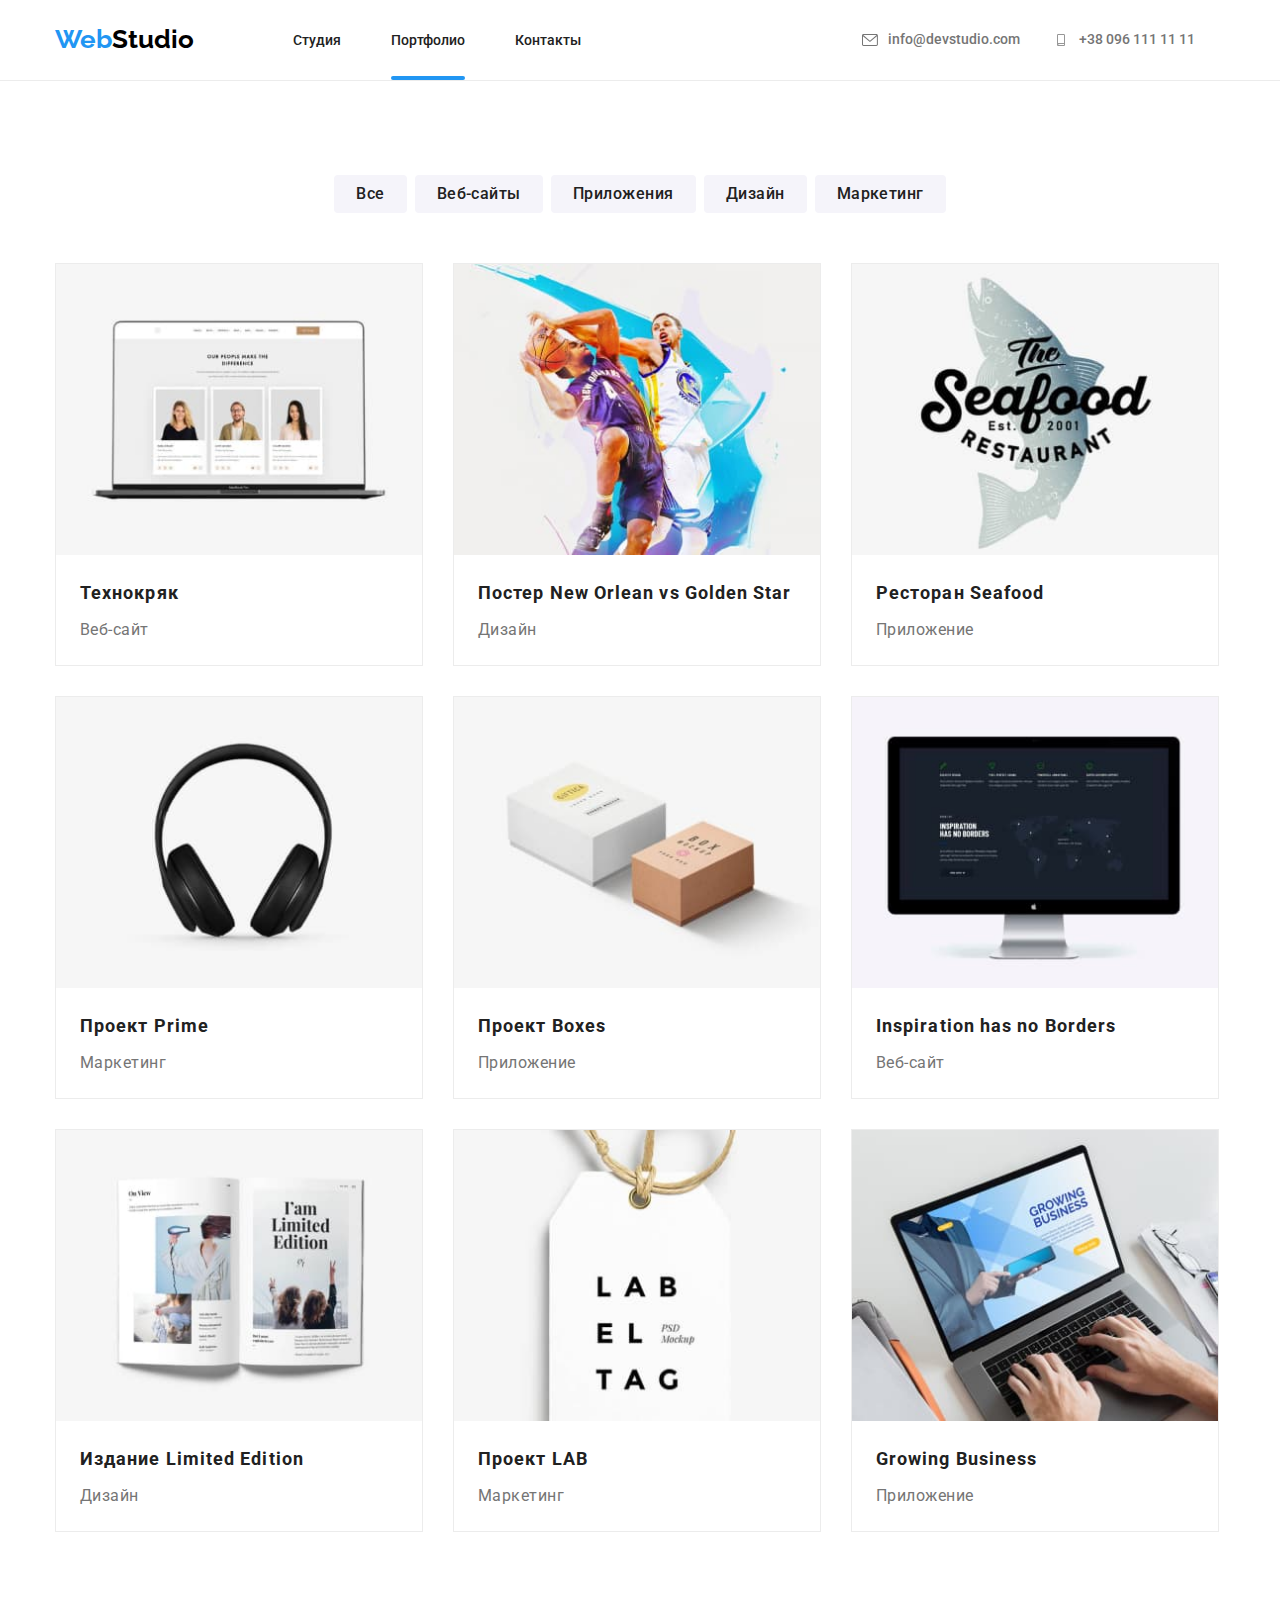
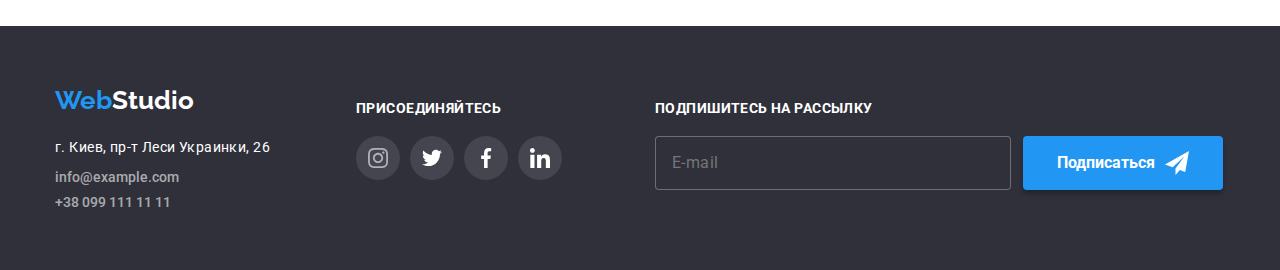
==== commit 1b874f24: "change scss" ====
--- a/portfolio.html
+++ b/portfolio.html
@@ -18,12 +18,14 @@
     <title>Портфоліо</title>
   </head>
   <body>
-    <header class=" portfolio">
+    <header class="portfolio">
       <div class="page-header">
-        <a href="./index.html" class="logo page-header__logo"> <span class="logo__label">Web</span>Studio </a>
+        <a href="./index.html" class="logo page-header__logo">
+          <span class="logo__label">Web</span>Studio
+        </a>
         <ul class="nav-list">
           <li class="nav-list__item">
-            <a href="./index.html" class="nav-list__link link ">Студия</a>
+            <a href="./index.html" class="nav-list__link link">Студия</a>
           </li>
           <li class="nav-list__item">
             <a href="./portfolio.html" class="nav-list__link link current">Портфолио</a>
@@ -44,7 +46,6 @@
             </svg>
             +38 096 111 11 11</a
           >
-          
         </div>
       </div>
     </header>
@@ -55,6 +56,7 @@
           <button type="button" class="navbutton">Все</button>
           <button type="button" class="navbutton">Веб-сайты</button>
           <button type="button" class="navbutton">Приложения</button>
+          <button type="button" class="navbutton">Дизайн</button>
           <button type="button" class="navbutton">Маркетинг</button>
         </div>
 
@@ -170,65 +172,69 @@
         </ul>
       </div>
     </section>
-  <footer class="footer">
-        <div class="footer__container">
-          <div class="footer__adress">
-            <a href="/" class="logo">
-              <span class="logo__label">Web</span><span class="logo__label secondary">Studio</span></a>
-           
-              <address class="footer__contacts">
-                <span class="footer__text">г. Киев, пр-т Леси Украинки, 26</span>
-                <a href="mailto:info@example.com" class="footer__mail">info@example.com</a>
-                <a href="tel:+380991111111" class="footer__tel">+38 099 111 11 11</a>
-              </address>
-           
+    <footer class="footer">
+      <div class="footer__container">
+        <div class="footer__adress">
+          <a href="/" class="logo">
+            <span class="logo__label">Web</span><span class="logo__label secondary">Studio</span></a
+          >
+
+          <address class="footer__contacts">
+            <span class="footer__text">г. Киев, пр-т Леси Украинки, 26</span>
+            <a href="mailto:info@example.com" class="footer__mail">info@example.com</a>
+            <a href="tel:+380991111111" class="footer__tel">+38 099 111 11 11</a>
+          </address>
+        </div>
+        <div class="footer__invitation">
+          <h3 class="footer__title">ПРИСОЕДИНЯЙТЕСЬ</h3>
+          <div class="social footer-social">
+            <a href="#" class="social__link-footer">
+              <svg class="social__icon" width="44" height="44" aria-hidden="true">
+                <use href="./images/symbol-defs.svg#icon-instagram" class="icon"></use>
+              </svg>
+            </a>
+            <a href="#" class="social__link-footer">
+              <svg class="social__icon-footer" width="44" height="44" aria-hidden="true">
+                <use href="./images/symbol-defs.svg#icon-twitter"></use>
+              </svg>
+            </a>
+            <a href="#" class="social__link-footer">
+              <svg class="social__icon-footer" width="44" height="44" aria-hidden="true">
+                <use href="./images/symbol-defs.svg#icon-facebook"></use>
+              </svg>
+            </a>
+            <a href="#" class="social__link-footer">
+              <svg class="social__icon-footer" width="44" height="44" aria-hidden="true">
+                <use href="./images/symbol-defs.svg#icon-linkedin" class="icon"></use>
+              </svg>
+            </a>
           </div>
-          <div class="footer__invitation">
-              <h3 class="footer__title">ПРИСОЕДИНЯЙТЕСЬ</h3>
-            <div class="social footer-social">
-              <a href="#" class="social__link-footer">
-                <svg class="social__icon" width="44" height="44" aria-hidden="true">
-                    <use href="./images/symbol-defs.svg#icon-instagram" class="icon"></use>
+        </div>
+        <div class="cta-form">
+          <form class="footer__form" name="signup-form" autocomplete="on">
+            <label class="footer__label" for="subscribe-email">ПОДПИШИТЕСЬ НА РАССЫЛКУ</label>
+            <div class="footer__input">
+              <input
+                class="input"
+                type="email"
+                name="subscribe"
+                id="subscribe-email"
+                placeholder="E-mail"
+              />
+              <button type="submit" class="subscribe-button button">
+                Подписаться<svg
+                  class="button__icon button__icon--right"
+                  width="24"
+                  height="24"
+                  aria-hidden="true"
+                >
+                  <use href="./images/symbol-defs.svg#icon-icon-send"></use>
                 </svg>
-              </a>
-              <a href="#" class="social__link-footer">
-                <svg class="social__icon-footer" width="44" height="44" aria-hidden="true">
-                    <use href="./images/symbol-defs.svg#icon-twitter"></use>
-                </svg>
-              </a>
-              <a href="#" class="social__link-footer">
-                <svg class="social__icon-footer" width="44" height="44" aria-hidden="true">
-                    <use href="./images/symbol-defs.svg#icon-facebook"></use>
-                </svg>
-              </a>
-              <a href="#" class="social__link-footer">
-                <svg class="social__icon-footer" width="44" height="44" aria-hidden="true">
-                    <use href="./images/symbol-defs.svg#icon-linkedin" class="icon"></use>
-                </svg>
-              </a>
-           </div>
-          </div>
-          <div class="cta-form">
-            <form class="footer__form" name="signup-form" autocomplete="on">
-            
-                <label class="footer__label" for="subscribe-email">ПОДПИШИТЕСЬ НА РАССЫЛКУ</label>
-                <div class="footer__input">
-                  <input
-                    class="input"
-                    type="email"
-                    name="subscribe"
-                    id="subscribe-email"
-                    placeholder="E-mail"
-                  />
-                  <button type="submit" class="subscribe-button button">
-                    Подписаться<svg class=" button__icon button__icon--right" width="24" height="24" aria-hidden="true">
-                      <use href="./images/symbol-defs.svg#icon-icon-send"></use>
-                    </svg>
-                  </button>
-                </div>
-             </form>
-          </div>
-        </div>
+              </button>
+            </div>
+          </form>
+        </div>
+      </div>
     </footer>
   </body>
 </html>
--- a/css/main.min.css
+++ b/css/main.min.css
@@ -1 +1 @@
-body{background-color:var(--backgroundcolor-primary);color:var(--primary-text-color);font-family:var(--font-family-primary);font-weight:400;font-size:14px;line-height:var(--primary-line-height)}html{box-sizing:border-box;scroll-behavior:smooth}*,*::after,*::before{box-sizing:inherit}.section{padding:94px 0}h1,h2,h3,h4,h5,h6,p{margin-top:0}.list{list-style:none;padding-left:0;margin:0}a{text-decoration:none;color:inherit}img{display:block;max-width:100%;height:auto}address{font-style:normal}h2{font-weight:700;font-size:36px;text-align:center}:root{--backgroundcolor-primary: #fff;--color-accent: #2196f3;--primary-text-color: #212121;--accent-text-color: #fff;--font-family-primary: "Roboto", sans-serif;--font-family-logo: "Raleway", sans-serif;--button-color: #f5f4fA;--primary-line-height: 1, 17;--icon-primary-color: #afb1b8}.benefits__title{margin-left:auto;margin-right:auto;margin-bottom:50px}.benefits{display:block;width:1200px;padding:0 15px;margin:0 auto}.features{display:flex;justify-content:space-between;margin-bottom:94px}.features__item{display:block;width:270px}.features__image{display:flex;justify-content:center;align-items:center;width:270px;padding:25px 0;background-color:var(--button-color);margin-bottom:30px}.features__icon{width:70px;height:70px}.features__text{font-family:var(--font-family-primary);font-weight:400;font-size:14px;color:#757575;line-height:1.71;letter-spacing:.03em;margin:0}.features__title{margin-bottom:10px;font-weight:700;font-size:14px;letter-spacing:.03em;text-transform:uppercase}.servis{display:flex;justify-content:center;padding:0;margin-bottom:0;list-style:none}.servis__item{position:relative;margin-right:30px;margin-bottom:0}.servis__item:nth-child(3n){margin-right:0px}.servis__description{position:absolute;bottom:0;width:370px;height:70px;background-color:rgba(47,48,58,.8);text-align:center;padding:27px 0;font-family:var(--font-family-primary);font-style:normal;font-weight:700;font-size:14px;line-height:var(--primary-line-height);text-align:center;letter-spacing:.03em;text-transform:uppercase;color:var(--accent-text-color);margin:0}.brands{display:flex;flex-wrap:wrap;justify-content:center;align-items:center;width:1200px;margin:0 auto;padding:0 15px}.brands__title{margin-left:auto;margin-right:auto;margin-bottom:50px}.brands__list{display:flex;justify-content:center;align-items:center}.brands__item:not(:last-child){margin-right:30px}.brands__links{display:flex;justify-content:center;align-items:center;width:170px;padding:15px 0;border:1px solid;border-radius:.25rem;border-color:var(--icon-primary-color);transition-property:background-color;transition-duration:250ms;transition-timing-function:cubic-bezier(0.4, 0, 0.2, 1)}.brands__links:hover,.brands__links:focus,.brands__links:active{border-color:var(--color-accent);fill:var(--color-accent);outline:none}.brands__logo{fill:var(--icon-primary-color);transition-property:fill;transition-duration:250ms;transition-timing-function:cubic-bezier(0.4, 0, 0.2, 1)}.brands__links:hover .brands__logo{fill:var(--color-accent)}.brands__links:focus .logotype{fill:var(--color-accent);border-color:var(--color-accent)}.hero{max-width:1600px;min-height:600px;padding:0;margin:0 auto;background-image:url("../images/Img.jpg");background-size:cover;background-position:center;background-color:#2f303a;position:relative}.hero__overlay{position:absolute;top:0;left:0;width:100%;height:100%;padding:200px 0;background-color:rgba(47,48,58,.4)}.hero__title{margin:0 auto;width:696px;margin-bottom:30px;color:var(--accent-text-color);font-family:var(--font-family-primary);font-style:normal;font-weight:900;font-size:44px;line-height:1.36;letter-spacing:.06em;text-align:center}.works{display:flex;flex-wrap:wrap;justify-content:center;width:1200px;padding-right:15px;padding-left:15px;margin:0 auto}.grid{display:flex;flex-wrap:wrap;width:100%}.grid__items{position:relative;width:368px;margin-right:30px;margin-bottom:30px;border:1px solid;border-color:#ececec;transition-property:box-shadow;transition-duration:250ms;transition-timing-function:cubic-bezier(0.4, 0, 0.2, 1)}.grid__items:nth-child(3n){margin-right:0}.grid__items:nth-last-child(-n+3){margin-bottom:0}.grid__items:hover,.grid__items:active,.grid__items:focus{box-shadow:0 4px 4px rgba(0,0,0,.25);cursor:pointer}.grid__items:hover .thumb-example__overlay{transform:translateY(0);opacity:1}.thumb-example{position:relative;overflow:hidden}.thumb-example__overlay{position:absolute;background-color:rgba(33,150,243,.9);width:100%;height:100%;top:0;left:0;display:flex;justify-content:center;align-items:center;padding:0 24px;opacity:0;z-index:1;transform:translateY(100%);transition-property:transform,opacity;transition-duration:250ms;transition-timing-function:cubic-bezier(0.4, 0, 0.2, 1)}.thumb-example__text{display:inline-flex;margin:0;padding:0;text-align:start;font-family:var(--font-family-primary);font-style:normal;font-weight:400;font-size:18px;line-height:1.55;letter-spacing:.03em;color:var(--accent-text-color)}.description{padding:20px 24px}.description__title{font-weight:700;font-size:18px;line-height:2;letter-spacing:.06em;margin:0 0 4px}.description__text{margin:0;color:#757575;font-size:16px;line-height:1.88;letter-spacing:.03em}.social{display:flex;justify-content:center;align-items:center;border-radius:50%;width:206px;height:44px;margin:0 auto;margin-bottom:30px}.social__link,.social__link-footer{display:flex;height:44px;border-radius:50%;background-color:var(--backgroundcolor-primary);transition-property:background-color;transition-duration:250ms;transition-timing-function:cubic-bezier(0.4, 0, 0.2, 1)}.social__link:not(last-child),.social__link-footer:not(last-child){margin-right:10px}.social__link:hover,.social__link-footer:hover,.social__link:active,.social__link-footer:active,.social__link:focus,.social__link-footer:focus{background-color:var(--color-accent);border-color:var(--color-accent);outline:none}.social__link:focus .social__icon,.social__link:focus .social__icon-footer,.social__link-footer:focus .social__icon,.social__link-footer:focus .social__icon-footer{fill:var(--backgroundcolor-primary)}.social__icon,.social__icon-footer{width:100%;height:100%;padding:12px 12px;fill:var(--icon-primary-color)}.social__icon:hover,.social__icon-footer:hover,.social__icon:active,.social__icon-footer:active{fill:var(--backgroundcolor-primary)}.footer-social{margin-bottom:0;margin-top:20px}.social__link-footer{background-color:rgba(255,255,255,.1)}.social__icon-footer{fill:var(--backgroundcolor-primary)}.team-section{background-color:#f5f4fa}.team-section__title{display:block;margin-bottom:50px}.team{display:flex;justify-content:center;width:1200px;margin:0 auto;padding-right:15px;padding-left:15px}.team__list{display:flex;justify-content:space-between;width:100%}.team__item{border-bottom-right-radius:4px;border-bottom-left-radius:4px;background-color:var(--backgroundcolor-primary);box-shadow:0 4px 4px rgba(0,0,0,.25);text-align:center;line-height:1.19;letter-spacing:.03em}.team__image{margin-bottom:30px}.team__title{font-weight:500;font-size:16px;line-height:var(--primary-line-height);letter-spacing:.03em;margin-bottom:10px}.team__text{display:block;margin:0;margin-bottom:16px;color:#757575;font-size:16px;line-height:1.19;letter-spacing:.03em}.footer{background-color:#2f303a;padding-top:60px;padding-bottom:60px}.footer__container{display:flex;width:1200px;padding-right:15px;padding-left:15px;margin:0 auto;background-color:#2f303a}.footer__adress{display:block;width:231px;margin-right:70px}.footer__text{display:block;margin-top:20px;font-family:var(--font-family-primary);font-style:normal;font-size:14px;letter-spacing:.03em;line-height:1.71;color:var(--accent-text-color)}.footer__mail,.footer__tel{display:block;margin-top:9px;margin-bottom:9px;font-family:var(--font-family-primary);font-size:14px;font-weight:500;line-height:var(--primary-line-height);color:rgba(255,255,255,.6);text-decoration:none;transition-property:background-color;transition-duration:250ms;transition-timing-function:cubic-bezier(0.4, 0, 0.2, 1)}.footer__tel{margin:0}.footer__mail:hover,.footer__mail:active,.footer__mail:focus{color:var(--color-accent)}.footer__tel:hover,.footer__tel:active,.footer__tel:focus{color:var(--color-accent)}.footer__invitation{margin-right:93px;padding-top:14px}.footer__title{font-family:var(--font-family-primary);font-size:14px;font-weight:700;line-height:var(--primary-line-height);letter-spacing:.03em;color:var(--accent-text-color);text-align:start;margin-bottom:0}.footer__input{display:flex;width:100%;margin-top:20px}.footer__label{margin-bottom:20px;font-family:var(--font-family-primary);font-size:14px;font-weight:700;line-height:var(--primary-line-height);letter-spacing:.03em;color:var(--accent-text-color);text-align:start}.cta-form{padding-top:14px}.page-header{display:flex;align-items:center;width:1200px;margin:0 auto;padding:0 15px}.header-contacts{display:inline;margin-left:auto}.header-contacts__link{display:inline-flex;justify-content:center;align-items:center;font-family:var(--font-family-primary);font-size:14px;font-weight:500;line-height:var(--primary-line-height);color:#757575;text-decoration:none;transition-property:background-color;transition-duration:250ms;transition-timing-function:cubic-bezier(0.4, 0, 0.2, 1)}.header-contacts__link:not(last-child){margin-right:30px}.header-contacts__link:hover,.header-contacts__link:active,.header-contacts__link:focus{color:var(--color-accent);outline:none}.header-contacts__icon{width:16px;height:12px;margin-right:10px;fill:#757575}.header-contacts__link:hover .header-contacts__icon,.header-contacts__link:focus .header-contacts__icon,.header-contacts__link:active .header-contacts__icon{fill:var(--color-accent)}.portfolio{border-bottom:1px solid #ececec}.logo{width:145px;font-family:var(--font-family-logo);font-size:26px;font-weight:700;line-height:var(--primary-line-height);color:#000;text-decoration:none}.logo__label{color:var(--color-accent);margin:0}.logo__label.secondary{color:var(--accent-text-color)}.backdrop{position:fixed;top:50%;left:50%;transform:translate(-50%, -50%);width:100%;height:100%;background-color:rgba(0,0,0,.2);opacity:1;transition:opacity 250ms cubic-bezier(0.4, 0, 0.2, 1),visibility 250ms cubic-bezier(0.4, 0, 0.2, 1);visibility:visible}.backdrop.is-hidden{opacity:0;pointer-events:none;visibility:hidden}.backdrop.is-hidden .modal{transform:translate(-50%, -50%) scale(0.1)}.modal{display:flex;position:absolute;z-index:2;top:50%;left:50%;transform:translate(-50%, -50%) scale(1);width:528px;height:581px;padding:46.5px 38px 33.5px 42px;background-color:#fff;transition-property:transform;transition-duration:250ms;transition-timing-function:cubic-bezier(0.4, 0, 0.2, 1)}.modal-close{position:absolute;width:30px;height:30px;top:8px;right:8px;border-radius:50%;border-color:rgba(0,0,0,.1);background-color:var(--backgroundcolor-primary);padding:8px;cursor:pointer}.modal-close:hover{fill:#2196f3}.modal-iner-title{font-family:var(--font-family-primary);font-size:20px;font-weight:700;line-height:var(--primary-line-height);letter-spacing:.03em;text-align:center;margin-bottom:12px}.form-field{position:relative}.form-field .form-icon{position:absolute;top:11px;left:12px}.form-input{width:100%;height:40px;border:1px solid rgba(33,33,33,.2);border-radius:4px;margin-bottom:10px;cursor:pointer;padding-left:42px;padding-right:10px}.form-input:hover,.form-input:focus{border:1px solid var(--color-accent);outline:1px solid var(--color-accent)}.form-icon{fill:#212121}.form-input:focus+.form-icon{fill:#2196f3}.form-input:hover+.form-icon{fill:#2196f3}.form-label{display:inline-block;position:relative;font-family:var(--font-family-primary);font-size:12px;font-weight:400;line-height:var(--primary-line-height);letter-spacing:.01em;color:#757575;margin-bottom:4px}.form-label.agreement{font-family:var(--font-family-primary);font-size:14px;font-weight:400;line-height:1.71;letter-spacing:.03em;color:#757575;margin-top:20px;margin-bottom:30px;padding-left:8px;cursor:pointer}.form-label.agreement::before{content:"";position:absolute;top:1px;left:-18px;width:15px;height:15px;border-radius:2px;background-color:var(--backgroundcolor-primary);border:2px solid #212121;border-radius:2px;margin-right:8px}.form-label.agreement::after{content:"";position:absolute;top:5px;left:-16px;width:12px;height:6px;border-bottom:2px solid;border-left:2px solid;border-color:#fff;transform:rotate(-45deg);background-color:rgba(0,0,0,0);opacity:0;visibility:hidden}.checkbox-input:checked{outline:none}.checkbox-input:focus-visible{outline:none}.checkbox-input:checked+.form-label.agreement::before{background-color:var(--color-accent);border-color:var(--color-accent);box-shadow:0px 1px 3px rgba(0,0,0,.12),0px 1px 1px rgba(0,0,0,.14),0px 2px 1px rgba(0,0,0,.2)}.checkbox-input:focus-visible+.form-label.agreement::before{background-color:var(--color-accent);border-color:var(--color-accent);box-shadow:0px 1px 3px rgba(0,0,0,.12),0px 1px 1px rgba(0,0,0,.14),0px 2px 1px rgba(0,0,0,.2)}.checkbox-input:checked+.form-label.agreement::after{opacity:1;visibility:visible}.checkbox-input:focus-visible+.form-label.agreement::after{opacity:1;visibility:visible}.form-coment{width:100%;resize:none;padding:12px 16px;border:1px solid rgba(33,33,33,.2);border-radius:4px}.form-coment::-moz-placeholder{font-family:var(--font-family-primary);font-size:14px;font-weight:400;line-height:var(--primary-line-height);letter-spacing:.01em;color:rgba(117,117,117,.5)}.form-coment:-ms-input-placeholder{font-family:var(--font-family-primary);font-size:14px;font-weight:400;line-height:var(--primary-line-height);letter-spacing:.01em;color:rgba(117,117,117,.5)}.form-coment::placeholder{font-family:var(--font-family-primary);font-size:14px;font-weight:400;line-height:var(--primary-line-height);letter-spacing:.01em;color:rgba(117,117,117,.5)}.form-coment:hover,.form-coment:focus{border:1px solid var(--color-accent);outline:1px solid var(--color-accent)}.form-link{color:#2196f3}.nav-list{display:flex;list-style:none;margin:0;margin-left:93px;padding:0}.nav-list__item:not(:last-child):not(:last-child){margin-right:50px}.nav-list__link{display:block;position:relative;height:100%;font-family:var(--font-family-primary);font-size:14px;font-weight:500;line-height:var(--primary-line-height);color:var(--primary-text-color);text-decoration:none;padding:32px 0}.nav-list__link:hover,.nav-list__link:focus,.nav-list__link:active{color:var(--color-accent);outline:none}.nav-list__link::after{content:"";position:absolute;left:0;bottom:0;width:100%;height:4px;background-color:var(--color-accent);border-radius:2px;opacity:0;transition-property:opacity;transition-duration:250ms;transition-timing-function:cubic-bezier(0.4, 0, 0.2, 1)}.nav-list__link:hover::after,.nav-list__link:focus::after{opacity:1}.nav-list__link.current::after{content:"";opacity:1}.button{display:block;margin:0 auto;border:none;border-radius:4px;background-color:var(--color-accent);color:var(--accent-text-color);font-family:var(--font-family-primary);font-style:normal;font-weight:700;font-size:16px;line-height:1.88;cursor:pointer;text-align:center;min-width:200px;min-height:50px;padding:10px}.button__icon{fill:#fff}.button__icon--right{margin-left:10px}.button__icon--left{margin-right:10px}.button :focus-visible{outline:none}.subscribe-button{display:flex;justify-content:center;align-items:center;margin-left:12px;box-shadow:0 4px 4px rgba(0,0,0,.25)}.navbutton{height:38px;color:var(--primary-text-color);background-color:var(--button-color);cursor:pointer;border-radius:4px;border:0;font-family:var(--font-family-primary);font-weight:500;font-size:16px;line-height:1.63;letter-spacing:.03em;margin:0;padding:6px 22px;transition-property:background-color;transition-duration:250ms;transition-timing-function:cubic-bezier(0.4, 0, 0.2, 1)}.navbutton:hover,.navbutton:active,.navbutton:focus{color:var(--accent-text-color);background-color:var(--color-accent)}.navbutton:not(:last-child){margin-right:8px}.works__navbutton{display:flex;justify-content:center;min-width:611px;margin-bottom:50px}.input{width:356px;background-color:#2f303a;font-family:var(--font-family-primary);font-weight:400;font-size:16px;line-height:1.25;letter-spacing:.03em;color:var(--accent-text-color);padding:16px;border:1px solid rgba(255,255,255,.3);border-radius:4px}.visually-hidden{position:absolute !important;width:1px !important;height:1px !important;margin:-1px !important;border:0 !important;padding:0 !important;white-space:nowrap !important;-webkit-clip-path:inset(100%) !important;clip-path:inset(100%) !important;clip:rect(0 0 0 0) !important;overflow:hidden !important}.is-hidden{opacity:0;pointer-events:none;visibility:hidden}/*# sourceMappingURL=main.min.css.map */+body{background-color:var(--backgroundcolor-primary);color:var(--primary-text-color);font-family:var(--font-family-primary);font-weight:400;font-size:14px;line-height:var(--primary-line-height)}html{box-sizing:border-box;scroll-behavior:smooth}*,*::after,*::before{box-sizing:inherit}.section{padding:94px 0}h1,h2,h3,h4,h5,h6,p{margin-top:0}.list{list-style:none;padding-left:0;margin:0}a{text-decoration:none;color:inherit}img{display:block;max-width:100%;height:auto}address{font-style:normal}h2{font-weight:700;font-size:36px;text-align:center}:root{--backgroundcolor-primary: #fff;--color-accent: #2196f3;--primary-text-color: #212121;--accent-text-color: #fff;--font-family-primary: "Roboto", sans-serif;--font-family-logo: "Raleway", sans-serif;--button-color: #f5f4fA;--primary-line-height: 1, 17;--icon-primary-color: #afb1b8}.benefits__title{margin-left:auto;margin-right:auto;margin-bottom:50px}.benefits{display:block;width:1200px;padding:0 15px;margin:0 auto}.features{display:flex;justify-content:space-between;margin-bottom:94px}.features__item{display:block;width:270px}.features__image{display:flex;justify-content:center;align-items:center;width:270px;padding:25px 0;background-color:var(--button-color);margin-bottom:30px}.features__icon{width:70px;height:70px}.features__text{font-family:var(--font-family-primary);font-weight:400;font-size:14px;color:#757575;line-height:1.71;letter-spacing:.03em;margin:0}.features__title{margin-bottom:10px;font-weight:700;font-size:14px;letter-spacing:.03em;text-transform:uppercase}.servis{display:flex;justify-content:center;padding:0;margin-bottom:0;list-style:none}.servis__item{position:relative;margin-right:30px;margin-bottom:0}.servis__item:nth-child(3n){margin-right:0px}.servis__description{position:absolute;bottom:0;width:370px;height:70px;background-color:rgba(47,48,58,.8);text-align:center;padding:27px 0}.servis__title{font-family:var(--font-family-primary);font-style:normal;font-weight:700;font-size:14px;line-height:var(--primary-line-height);text-align:center;letter-spacing:.03em;text-transform:uppercase;color:var(--accent-text-color)}.brands{display:flex;flex-wrap:wrap;justify-content:center;align-items:center;width:1200px;margin:0 auto;padding:0 15px}.brands__title{margin-left:auto;margin-right:auto;margin-bottom:50px}.brands__list{display:flex;justify-content:center;align-items:center}.brands__item:not(:last-child){margin-right:30px}.brands__links{display:flex;justify-content:center;align-items:center;width:170px;padding:15px 0;border:1px solid;border-radius:.25rem;border-color:var(--icon-primary-color);transition-property:background-color;transition-duration:250ms;transition-timing-function:cubic-bezier(0.4, 0, 0.2, 1)}.brands__links:hover,.brands__links:focus,.brands__links:active{border-color:var(--color-accent);fill:var(--color-accent);outline:none}.brands__logo{fill:var(--icon-primary-color);transition-property:fill;transition-duration:250ms;transition-timing-function:cubic-bezier(0.4, 0, 0.2, 1)}.brands__links:hover .brands__logo{fill:var(--color-accent)}.brands__links:focus .logotype{fill:var(--color-accent);border-color:var(--color-accent)}.hero{max-width:1600px;min-height:600px;padding:0;margin:0 auto;background-image:url("../images/Img.jpg");background-size:cover;background-position:center;background-color:#2f303a;position:relative}.hero__overlay{position:absolute;top:0;left:0;width:100%;height:100%;padding:200px 0;background-color:rgba(47,48,58,.4)}.hero__title{margin:0 auto;width:696px;margin-bottom:30px;color:var(--accent-text-color);font-family:var(--font-family-primary);font-style:normal;font-weight:900;font-size:44px;line-height:1.36;letter-spacing:.06em;text-align:center}.works{display:flex;flex-wrap:wrap;justify-content:center;width:1200px;padding-right:15px;padding-left:15px;margin:0 auto}.grid{display:flex;flex-wrap:wrap;width:100%}.grid__items{position:relative;width:368px;margin-right:30px;margin-bottom:30px;border:1px solid;border-color:#ececec;transition-property:box-shadow;transition-duration:250ms;transition-timing-function:cubic-bezier(0.4, 0, 0.2, 1)}.grid__items:nth-child(3n){margin-right:0}.grid__items:nth-last-child(-n+3){margin-bottom:0}.grid__items:hover,.grid__items:active,.grid__items:focus{box-shadow:0 4px 4px rgba(0,0,0,.25);cursor:pointer}.grid__items:hover .thumb-example__overlay{transform:translateY(0);opacity:1}.thumb-example{position:relative;overflow:hidden}.thumb-example__overlay{position:absolute;background-color:rgba(33,150,243,.9);width:100%;height:100%;top:0;left:0;display:flex;justify-content:center;align-items:center;padding:0 24px;opacity:0;z-index:1;transform:translateY(100%);transition-property:transform,opacity;transition-duration:250ms;transition-timing-function:cubic-bezier(0.4, 0, 0.2, 1)}.thumb-example__text{display:inline-flex;margin:0;padding:0;text-align:start;font-family:var(--font-family-primary);font-style:normal;font-weight:400;font-size:18px;line-height:1.55;letter-spacing:.03em;color:var(--accent-text-color)}.description{padding:20px 24px}.description__title{font-weight:700;font-size:18px;line-height:2;letter-spacing:.06em;margin:0 0 4px}.description__text{margin:0;color:#757575;font-size:16px;line-height:1.88;letter-spacing:.03em}.social{display:flex;justify-content:space-between;align-items:center;border-radius:50%;width:206px;height:44px;margin:0 auto;margin-bottom:30px}.social__link,.social__link-footer{display:flex;justify-content:center;align-items:center;width:44px;height:44px;border-radius:50%;background-color:var(--backgroundcolor-primary);transition-property:background-color;transition-duration:250ms;transition-timing-function:cubic-bezier(0.4, 0, 0.2, 1)}.social__link:hover,.social__link-footer:hover,.social__link:active,.social__link-footer:active,.social__link:focus,.social__link-footer:focus{background-color:var(--color-accent);border-color:var(--color-accent);outline:none}.social__link:focus .social__icon,.social__link:focus .social__icon-footer,.social__link-footer:focus .social__icon,.social__link-footer:focus .social__icon-footer{fill:var(--backgroundcolor-primary)}.social__link:hover .social__icon,.social__link:hover .social__icon-footer,.social__link-footer:hover .social__icon,.social__link-footer:hover .social__icon-footer{fill:var(--backgroundcolor-primary)}.social__icon,.social__icon-footer{display:block;width:20px;height:20px;fill:var(--icon-primary-color)}.social__icon:hover,.social__icon-footer:hover,.social__icon:active,.social__icon-footer:active{fill:var(--backgroundcolor-primary)}.footer-social{margin-bottom:0;margin-top:20px}.social__link-footer{background-color:rgba(255,255,255,.1)}.social__icon-footer{fill:var(--backgroundcolor-primary)}.team-section{background-color:#f5f4fa}.team-section__title{display:block;margin-bottom:50px}.team{display:flex;justify-content:center;width:1200px;margin:0 auto;padding-right:15px;padding-left:15px}.team__list{display:flex;justify-content:space-between;width:100%}.team__item{border-bottom-right-radius:4px;border-bottom-left-radius:4px;background-color:var(--backgroundcolor-primary);box-shadow:0 4px 4px rgba(0,0,0,.25);text-align:center;line-height:1.19;letter-spacing:.03em}.team__image{margin-bottom:30px}.team__title{font-weight:500;font-size:16px;line-height:var(--primary-line-height);letter-spacing:.03em;margin-bottom:10px}.team__text{display:block;margin:0;margin-bottom:16px;color:#757575;font-size:16px;line-height:1.19;letter-spacing:.03em}.footer{background-color:#2f303a;padding-top:60px;padding-bottom:60px}.footer__container{display:flex;width:1200px;padding-right:15px;padding-left:15px;margin:0 auto;background-color:#2f303a}.footer__adress{display:block;width:231px;margin-right:70px}.footer__text{display:block;margin-top:20px;font-family:var(--font-family-primary);font-style:normal;font-size:14px;letter-spacing:.03em;line-height:1.71;color:var(--accent-text-color)}.footer__mail,.footer__tel{display:block;margin-top:9px;margin-bottom:9px;font-family:var(--font-family-primary);font-size:14px;font-weight:500;line-height:var(--primary-line-height);color:rgba(255,255,255,.6);text-decoration:none;transition-property:background-color;transition-duration:250ms;transition-timing-function:cubic-bezier(0.4, 0, 0.2, 1)}.footer__tel{margin:0}.footer__mail:hover,.footer__mail:active,.footer__mail:focus{color:var(--color-accent)}.footer__tel:hover,.footer__tel:active,.footer__tel:focus{color:var(--color-accent)}.footer__invitation{margin-right:93px;padding-top:14px}.footer__title{font-family:var(--font-family-primary);font-size:14px;font-weight:700;line-height:var(--primary-line-height);letter-spacing:.03em;color:var(--accent-text-color);text-align:start;margin-bottom:0}.footer__input{display:flex;width:100%;margin-top:20px}.footer__label{margin-bottom:20px;font-family:var(--font-family-primary);font-size:14px;font-weight:700;line-height:var(--primary-line-height);letter-spacing:.03em;color:var(--accent-text-color);text-align:start}.cta-form{padding-top:14px}.page-header{display:flex;align-items:center;width:1200px;margin:0 auto;padding:0 15px}.header-contacts{display:inline;margin-left:auto}.header-contacts__link{display:inline-flex;justify-content:center;align-items:center;font-family:var(--font-family-primary);font-size:14px;font-weight:500;line-height:var(--primary-line-height);color:#757575;text-decoration:none;transition-property:background-color;transition-duration:250ms;transition-timing-function:cubic-bezier(0.4, 0, 0.2, 1)}.header-contacts__link:not(last-child){margin-right:30px}.header-contacts__link:hover,.header-contacts__link:active,.header-contacts__link:focus{color:var(--color-accent);outline:none}.header-contacts__icon{width:16px;height:12px;margin-right:10px;fill:#757575}.header-contacts__link:hover .header-contacts__icon,.header-contacts__link:focus .header-contacts__icon,.header-contacts__link:active .header-contacts__icon{fill:var(--color-accent)}.portfolio{border-bottom:1px solid #ececec}.logo{width:145px;font-family:var(--font-family-logo);font-size:26px;font-weight:700;line-height:var(--primary-line-height);color:#000;text-decoration:none}.logo__label{color:var(--color-accent);margin:0}.logo__label.secondary{color:var(--accent-text-color)}.backdrop{position:fixed;top:50%;left:50%;transform:translate(-50%, -50%);width:100%;height:100%;background-color:rgba(0,0,0,.2);opacity:1;transition:opacity 250ms cubic-bezier(0.4, 0, 0.2, 1),visibility 250ms cubic-bezier(0.4, 0, 0.2, 1);visibility:visible}.backdrop.is-hidden{opacity:0;pointer-events:none;visibility:hidden}.backdrop.is-hidden .modal{transform:translate(-50%, -50%) scale(0.1)}.modal{display:flex;position:absolute;z-index:2;top:50%;left:50%;transform:translate(-50%, -50%) scale(1);width:528px;height:581px;padding:46.5px 38px 33.5px 42px;background-color:#fff;transition-property:transform;transition-duration:250ms;transition-timing-function:cubic-bezier(0.4, 0, 0.2, 1)}.modal__close{position:absolute;width:30px;height:30px;top:8px;right:8px;border-radius:50%;border-color:rgba(0,0,0,.1);background-color:var(--backgroundcolor-primary);padding:8px;cursor:pointer}.modal__close:hover{fill:#2196f3}.iner__title{font-family:var(--font-family-primary);font-size:20px;font-weight:700;line-height:var(--primary-line-height);letter-spacing:.03em;text-align:center;margin-bottom:12px}.field{position:relative}.field__icon{position:absolute;top:11px;left:12px}.field__input{width:100%;height:40px;border:1px solid rgba(33,33,33,.2);border-radius:4px;margin-bottom:10px;cursor:pointer;padding-left:42px;padding-right:10px}.fieldd__input:hover,.field__input:focus{border:1px solid var(--color-accent);outline:1px solid var(--color-accent)}.field__icon{fill:#212121}.field__input:focus+.field__icon{fill:#2196f3}.field__input:hover+.field__icon{fill:#2196f3}.form__label{display:inline-block;position:relative;font-family:var(--font-family-primary);font-size:12px;font-weight:400;line-height:var(--primary-line-height);letter-spacing:.01em;color:#757575;margin-bottom:4px}.form__label.agreement{font-family:var(--font-family-primary);font-size:14px;font-weight:400;line-height:1.71;letter-spacing:.03em;color:#757575;margin-top:20px;margin-bottom:30px;padding-left:8px;cursor:pointer}.form__label.agreement::before{content:"";position:absolute;top:1px;left:-18px;width:15px;height:15px;border-radius:2px;background-color:var(--backgroundcolor-primary);border:2px solid #212121;border-radius:2px;margin-right:8px}.form__label.agreement::after{content:"";position:absolute;top:5px;left:-16px;width:12px;height:6px;border-bottom:2px solid;border-left:2px solid;border-color:#fff;transform:rotate(-45deg);background-color:rgba(0,0,0,0);opacity:0;visibility:hidden}.checkbox-input:checked{outline:none}.checkbox-input:focus-visible{outline:none}.checkbox-input:checked+.form__label.agreement::before{background-color:var(--color-accent);border-color:var(--color-accent);box-shadow:0px 1px 3px rgba(0,0,0,.12),0px 1px 1px rgba(0,0,0,.14),0px 2px 1px rgba(0,0,0,.2)}.checkbox-input:focus-visible+.form__label.agreement::before{background-color:var(--color-accent);border-color:var(--color-accent);box-shadow:0px 1px 3px rgba(0,0,0,.12),0px 1px 1px rgba(0,0,0,.14),0px 2px 1px rgba(0,0,0,.2)}.checkbox-input:checked+.form__label.agreement::after{opacity:1;visibility:visible}.checkbox-input:focus-visible+.form__label.agreement::after{opacity:1;visibility:visible}.form__coment{width:100%;resize:none;padding:12px 16px;border:1px solid rgba(33,33,33,.2);border-radius:4px}.form__coment::-moz-placeholder{font-family:var(--font-family-primary);font-size:14px;font-weight:400;line-height:var(--primary-line-height);letter-spacing:.01em;color:rgba(117,117,117,.5)}.form__coment:-ms-input-placeholder{font-family:var(--font-family-primary);font-size:14px;font-weight:400;line-height:var(--primary-line-height);letter-spacing:.01em;color:rgba(117,117,117,.5)}.form__coment::placeholder{font-family:var(--font-family-primary);font-size:14px;font-weight:400;line-height:var(--primary-line-height);letter-spacing:.01em;color:rgba(117,117,117,.5)}.form__coment:hover,.form__coment:focus{border:1px solid var(--color-accent);outline:1px solid var(--color-accent)}.form__link{color:#2196f3}.nav-list{display:flex;list-style:none;margin:0;margin-left:93px;padding:0}.nav-list__item:not(:last-child):not(:last-child){margin-right:50px}.nav-list__link{display:block;position:relative;height:100%;font-family:var(--font-family-primary);font-size:14px;font-weight:500;line-height:var(--primary-line-height);color:var(--primary-text-color);text-decoration:none;padding:32px 0}.nav-list__link:hover,.nav-list__link:focus,.nav-list__link:active{color:var(--color-accent);outline:none}.nav-list__link::after{content:"";position:absolute;left:0;bottom:0;width:100%;height:4px;background-color:var(--color-accent);border-radius:2px;opacity:0;transition-property:opacity;transition-duration:250ms;transition-timing-function:cubic-bezier(0.4, 0, 0.2, 1)}.nav-list__link:hover::after,.nav-list__link:focus::after{opacity:1}.nav-list__link.current::after{content:"";opacity:1}.button{display:block;margin:0 auto;border:none;border-radius:4px;background-color:var(--color-accent);color:var(--accent-text-color);font-family:var(--font-family-primary);font-style:normal;font-weight:700;font-size:16px;line-height:1.88;cursor:pointer;text-align:center;min-width:200px;min-height:50px;padding:10px}.button__icon{fill:#fff}.button__icon--right{margin-left:10px}.button__icon--left{margin-right:10px}.button :focus-visible{outline:none}.subscribe-button{display:flex;justify-content:center;align-items:center;margin-left:12px;box-shadow:0 4px 4px rgba(0,0,0,.25)}.navbutton{height:38px;color:var(--primary-text-color);background-color:var(--button-color);cursor:pointer;border-radius:4px;border:0;font-family:var(--font-family-primary);font-weight:500;font-size:16px;line-height:1.63;letter-spacing:.03em;margin:0;padding:6px 22px;transition-property:background-color;transition-duration:250ms;transition-timing-function:cubic-bezier(0.4, 0, 0.2, 1)}.navbutton:hover,.navbutton:active,.navbutton:focus{color:var(--accent-text-color);background-color:var(--color-accent)}.navbutton:not(:last-child){margin-right:8px}.works__navbutton{display:flex;justify-content:center;min-width:611px;margin-bottom:50px}.input{width:356px;background-color:#2f303a;font-family:var(--font-family-primary);font-weight:400;font-size:16px;line-height:1.25;letter-spacing:.03em;color:var(--accent-text-color);padding:16px;border:1px solid rgba(255,255,255,.3);border-radius:4px}.visually-hidden{position:absolute !important;width:1px !important;height:1px !important;margin:-1px !important;border:0 !important;padding:0 !important;white-space:nowrap !important;-webkit-clip-path:inset(100%) !important;clip-path:inset(100%) !important;clip:rect(0 0 0 0) !important;overflow:hidden !important}.is-hidden{opacity:0;pointer-events:none;visibility:hidden}/*# sourceMappingURL=main.min.css.map */